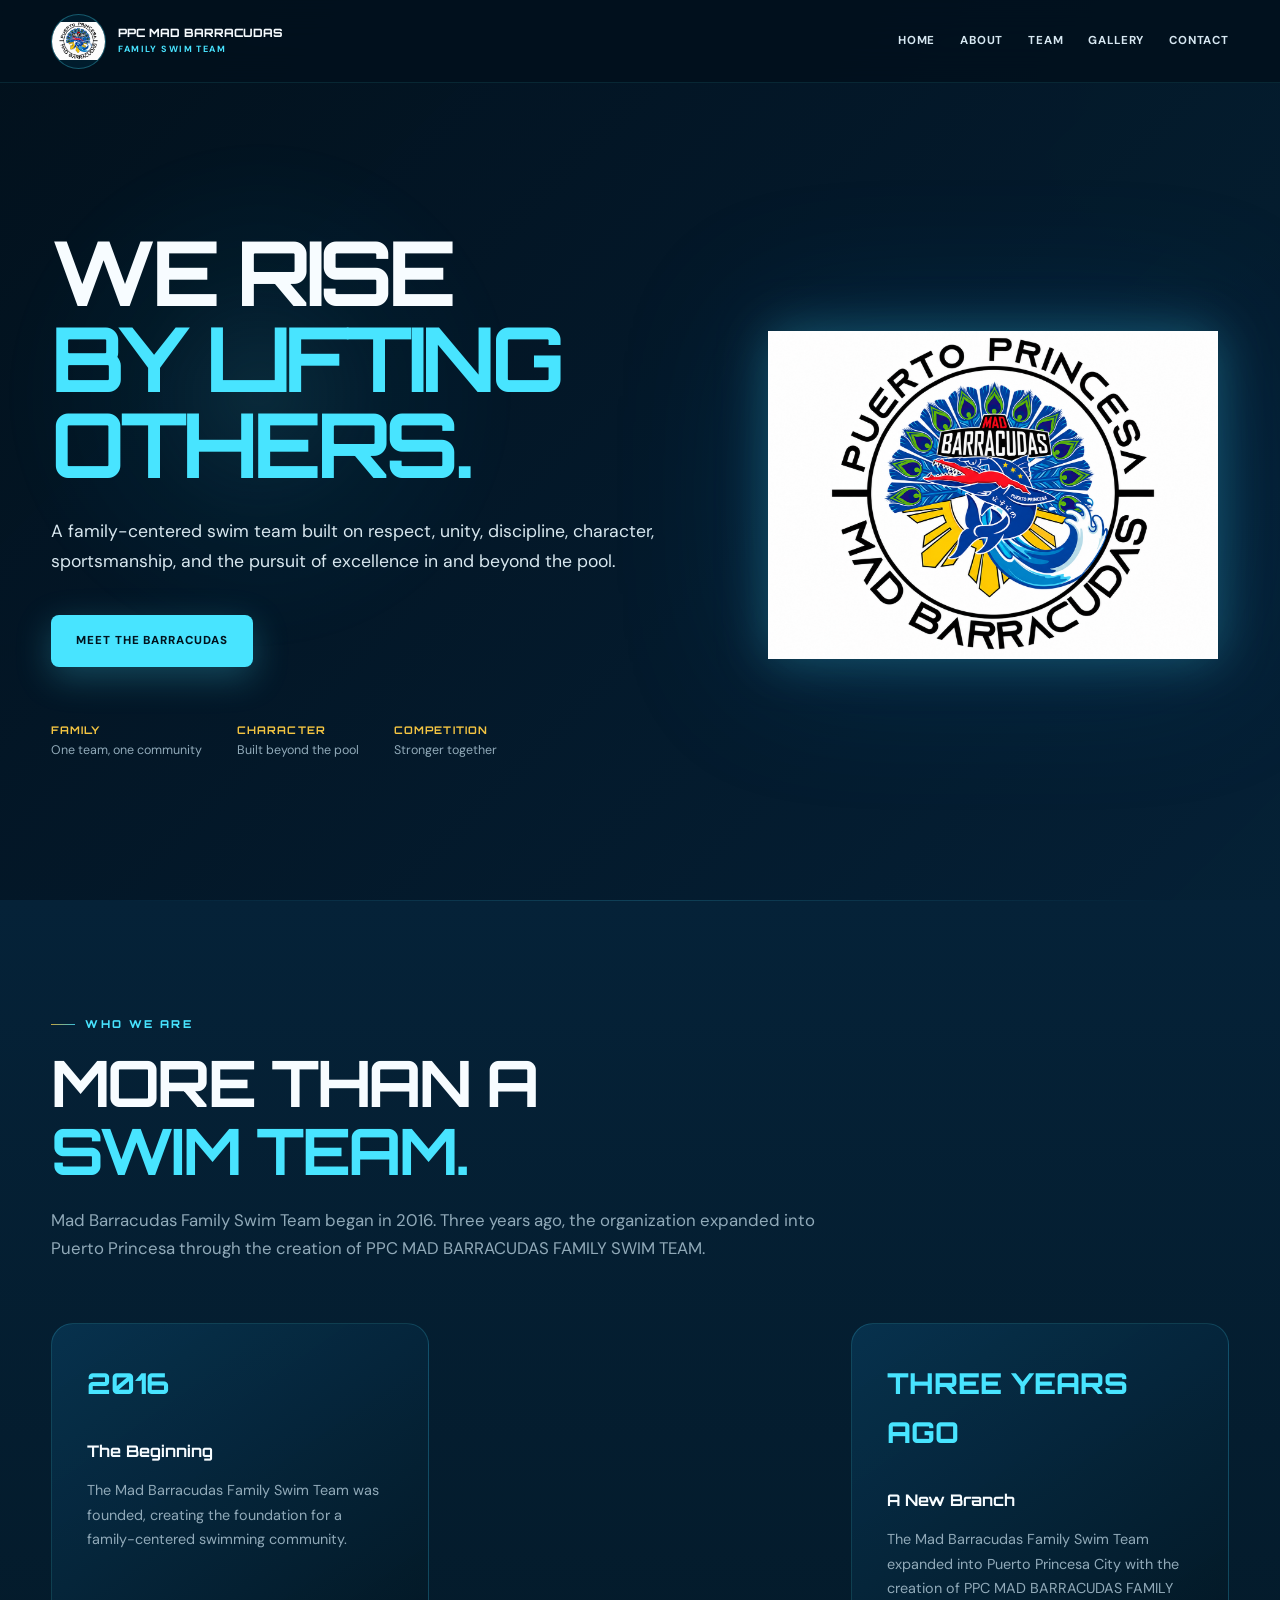
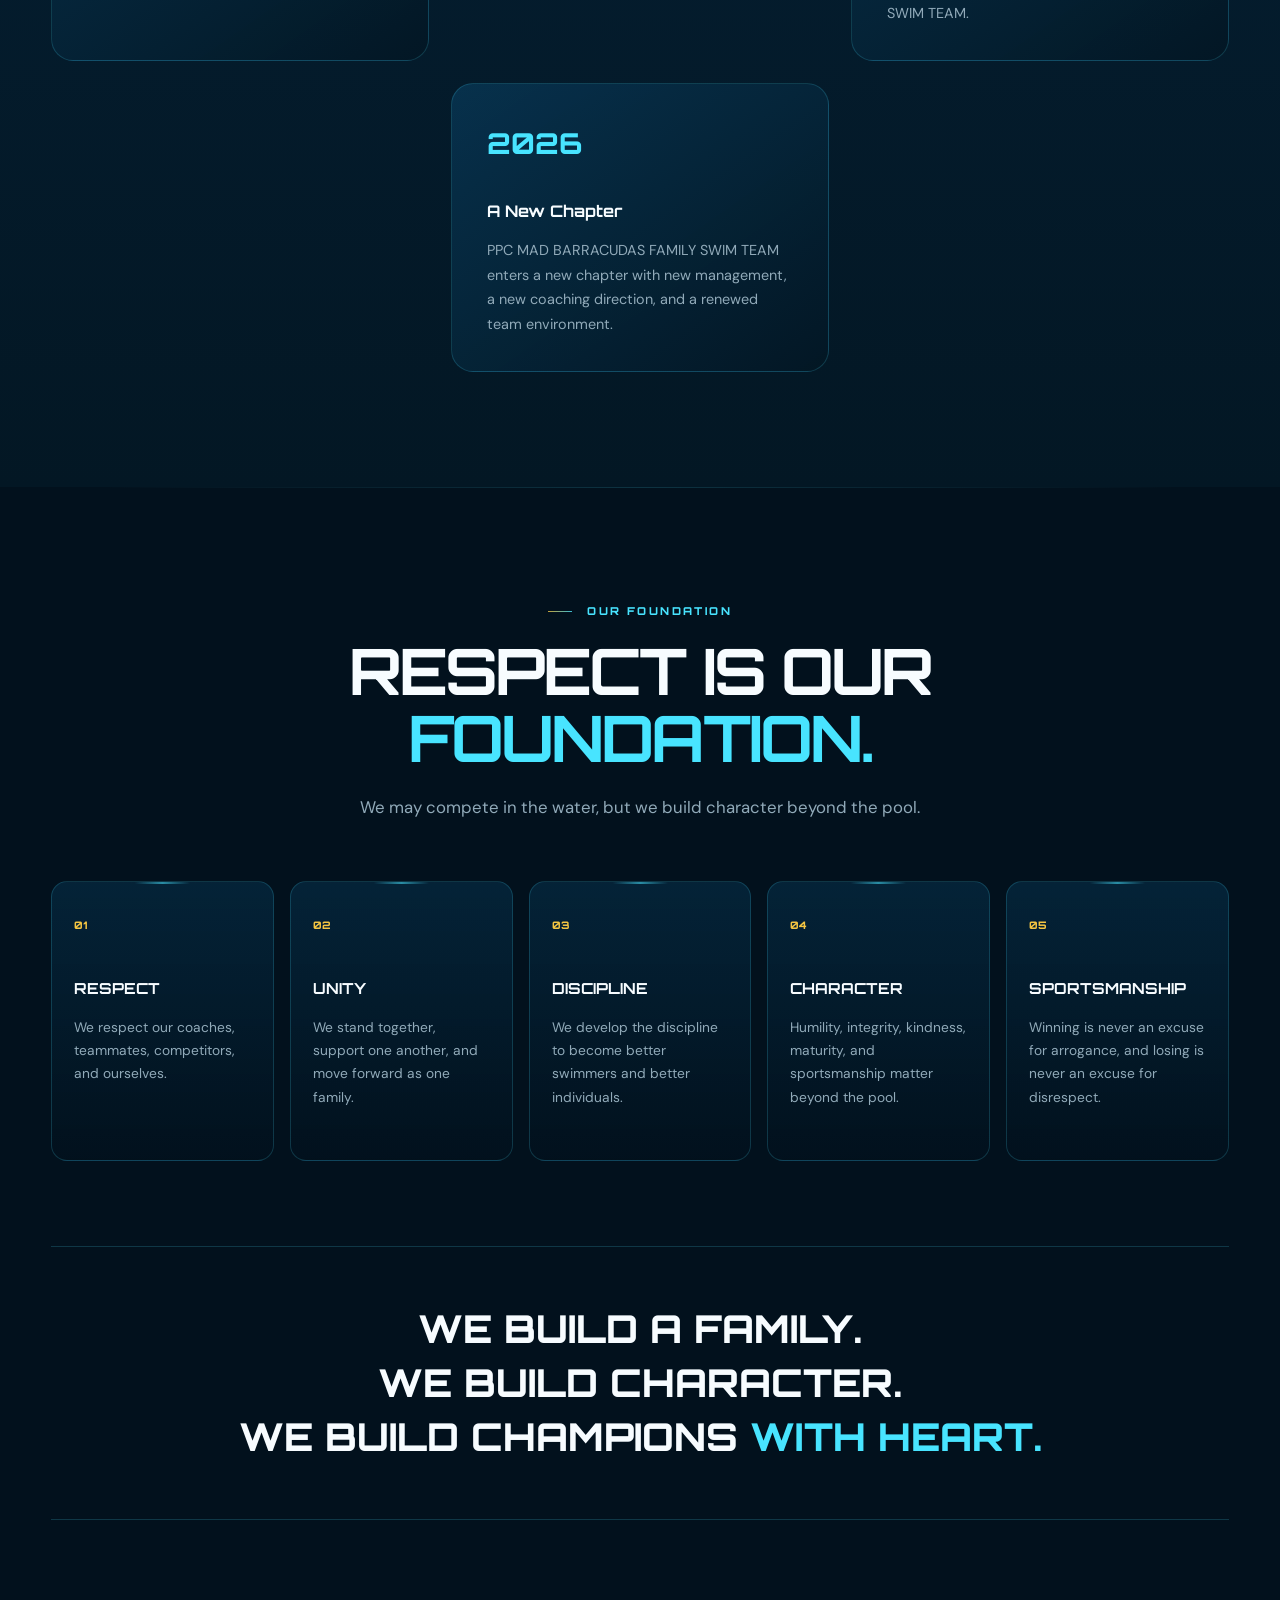
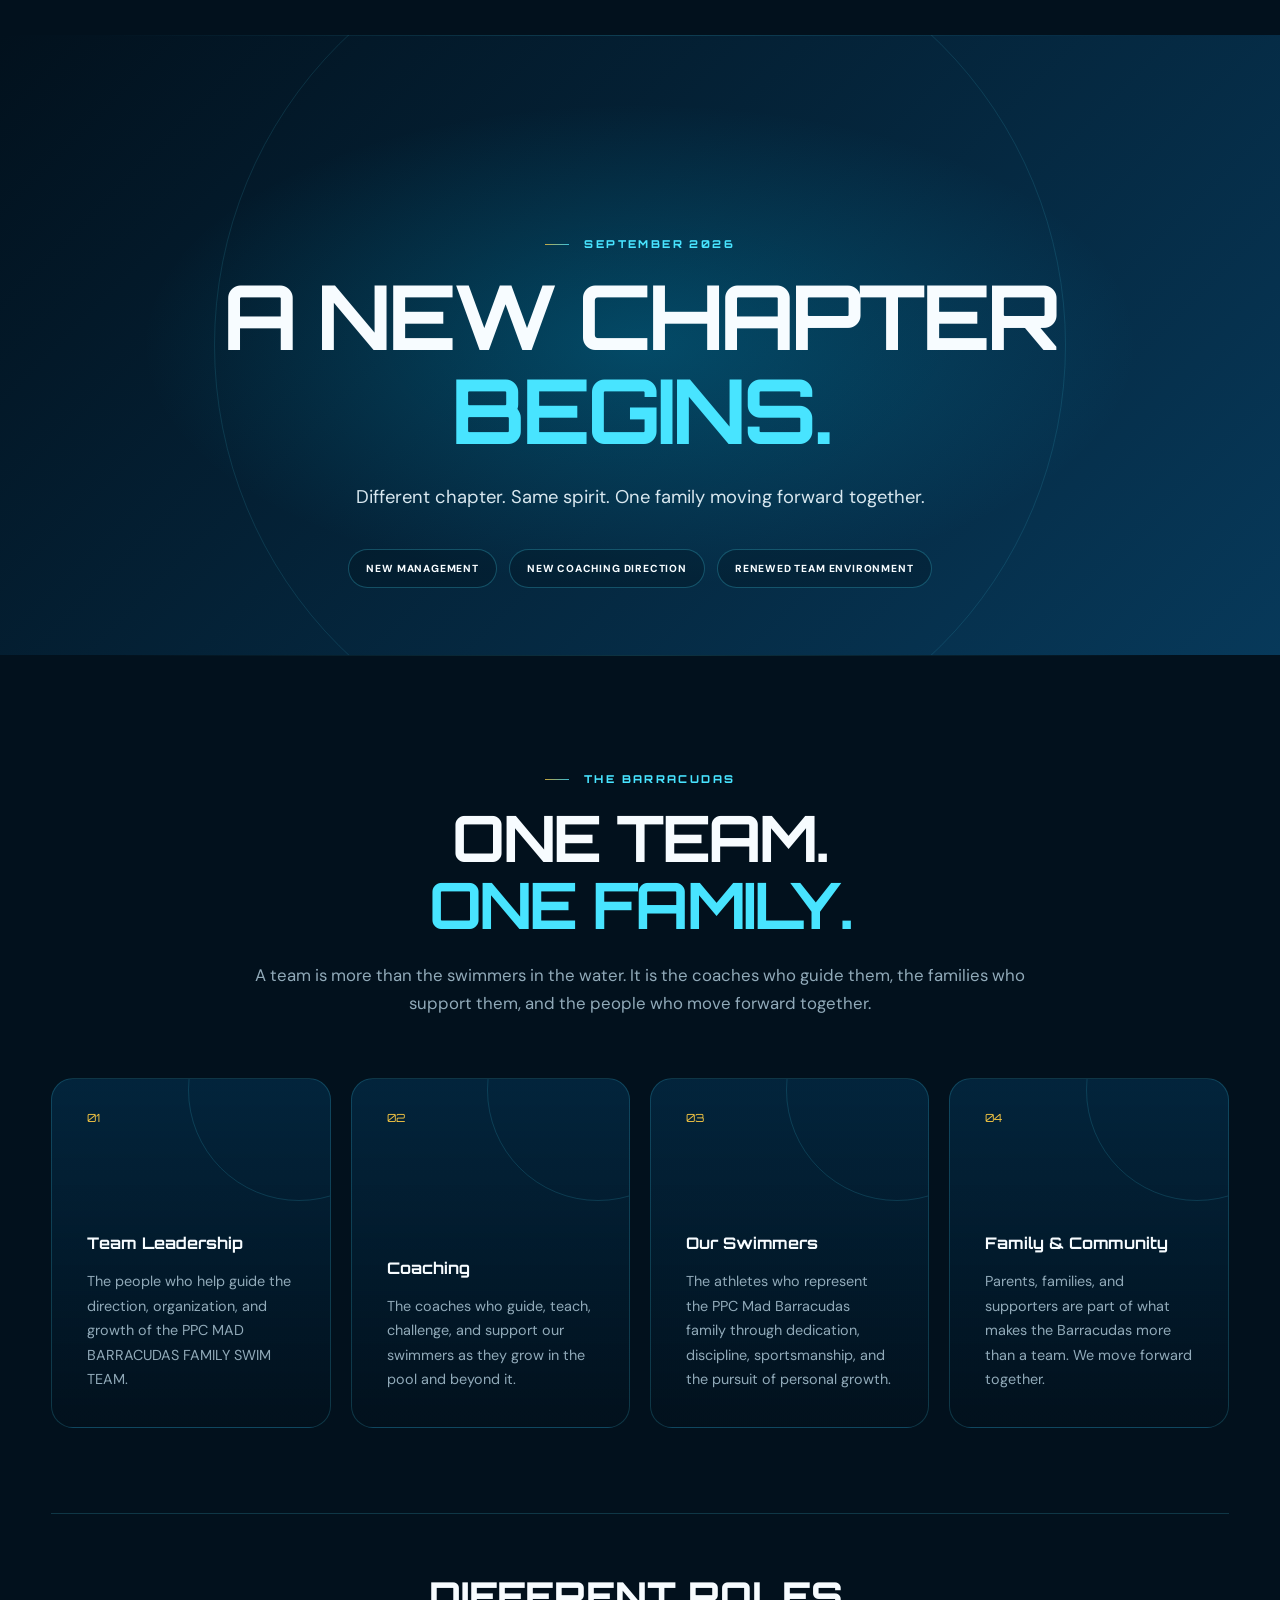
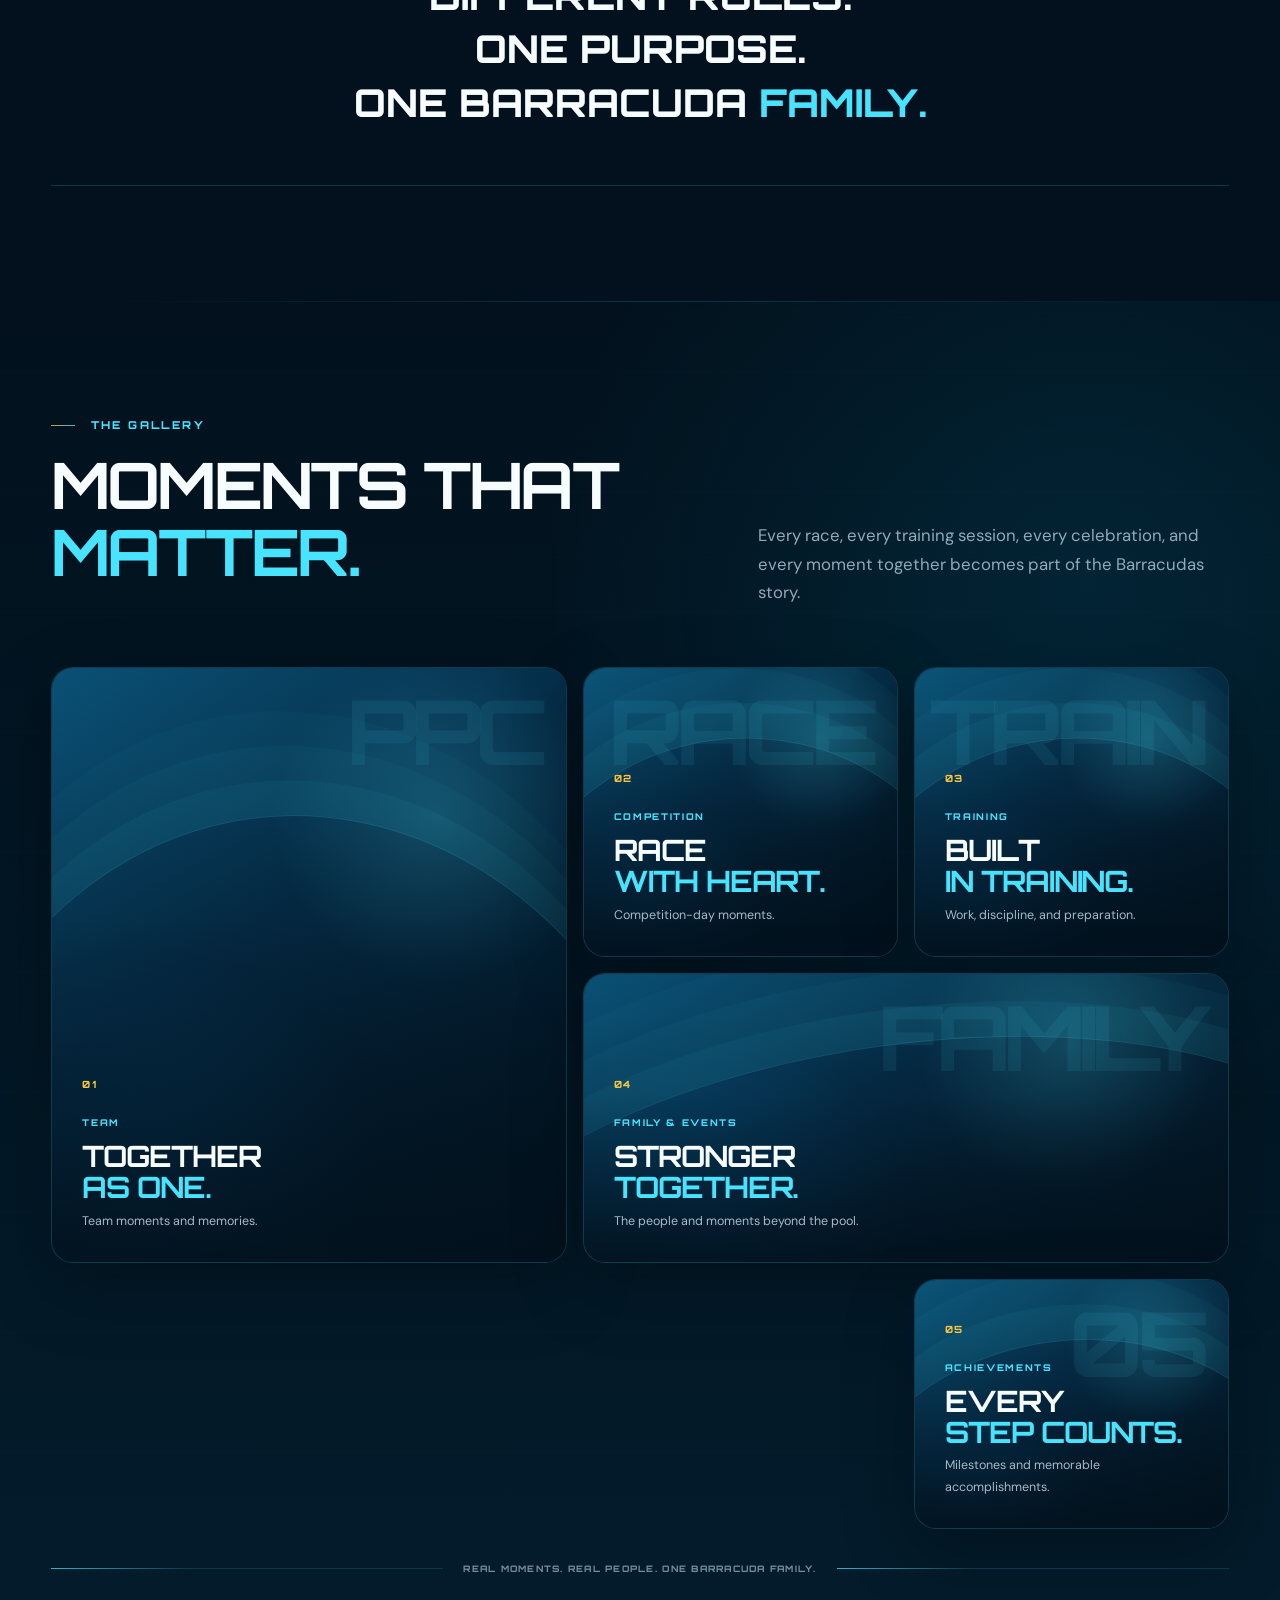
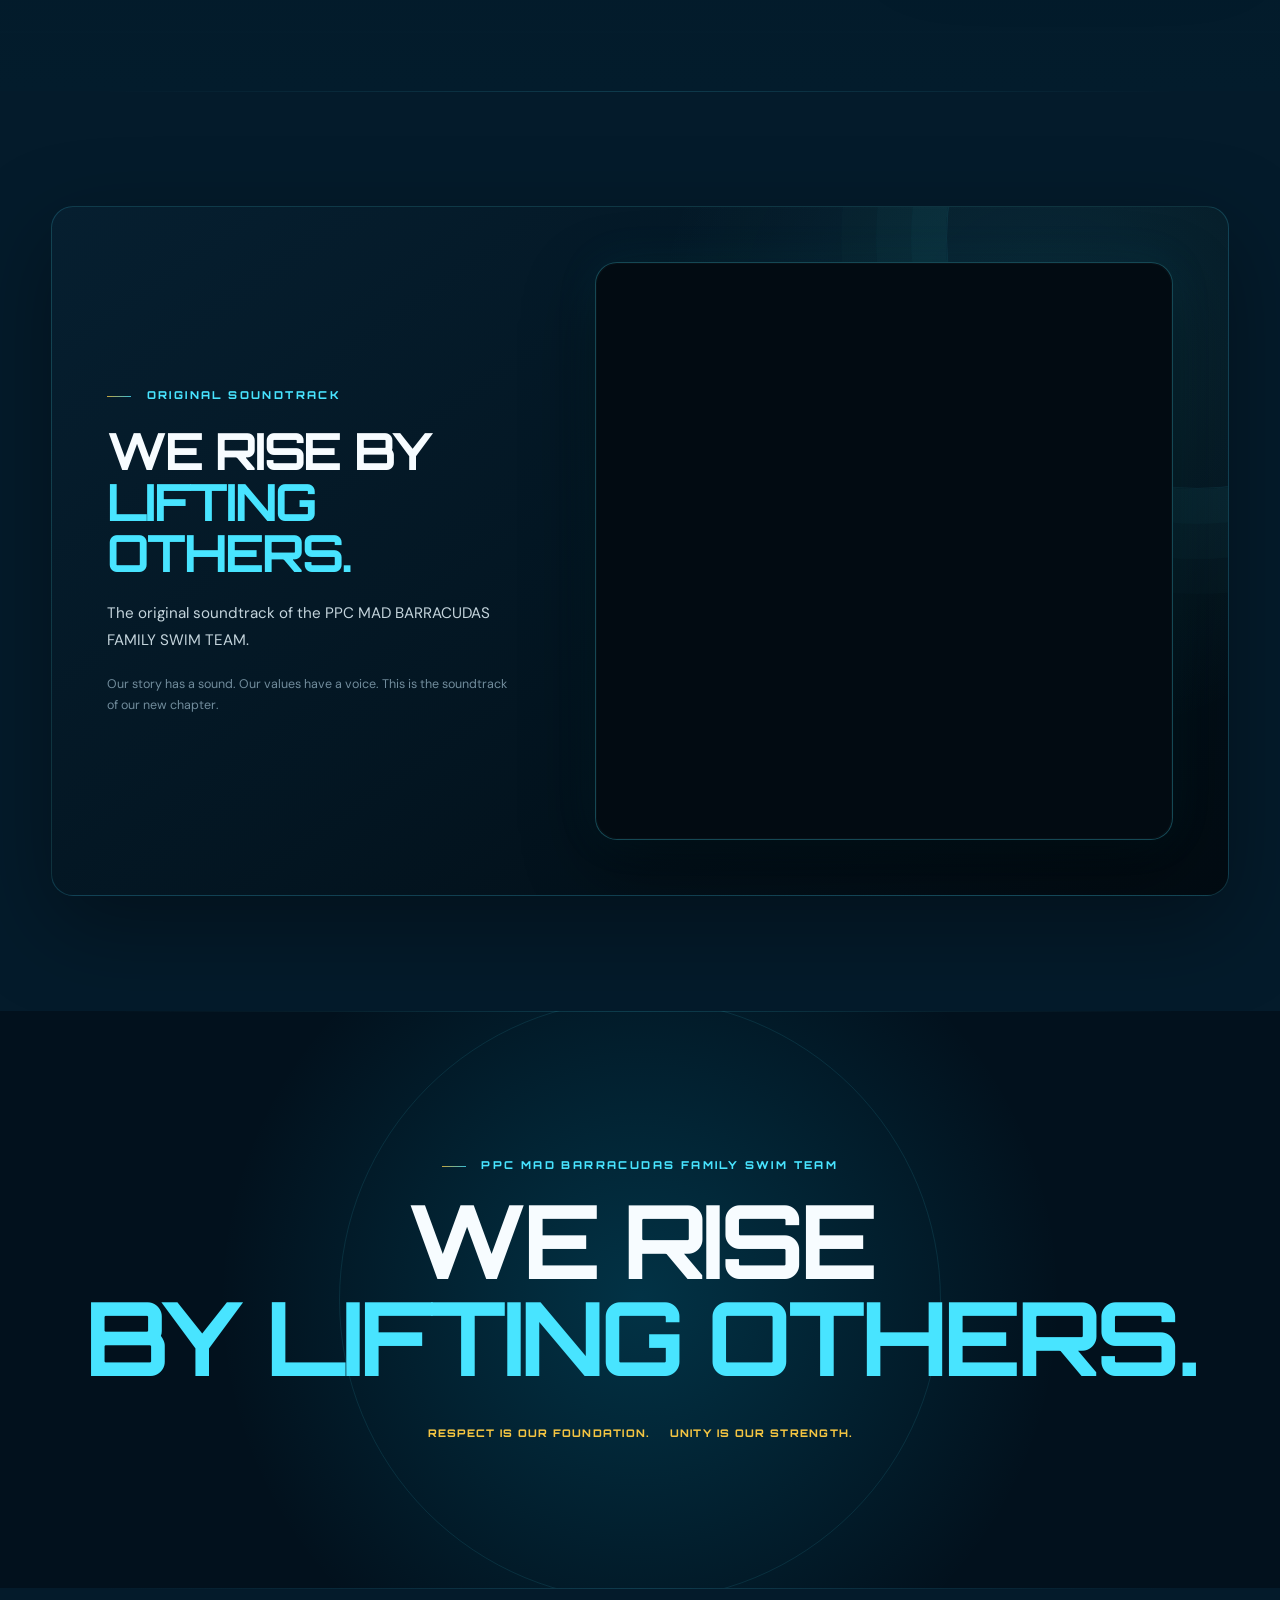
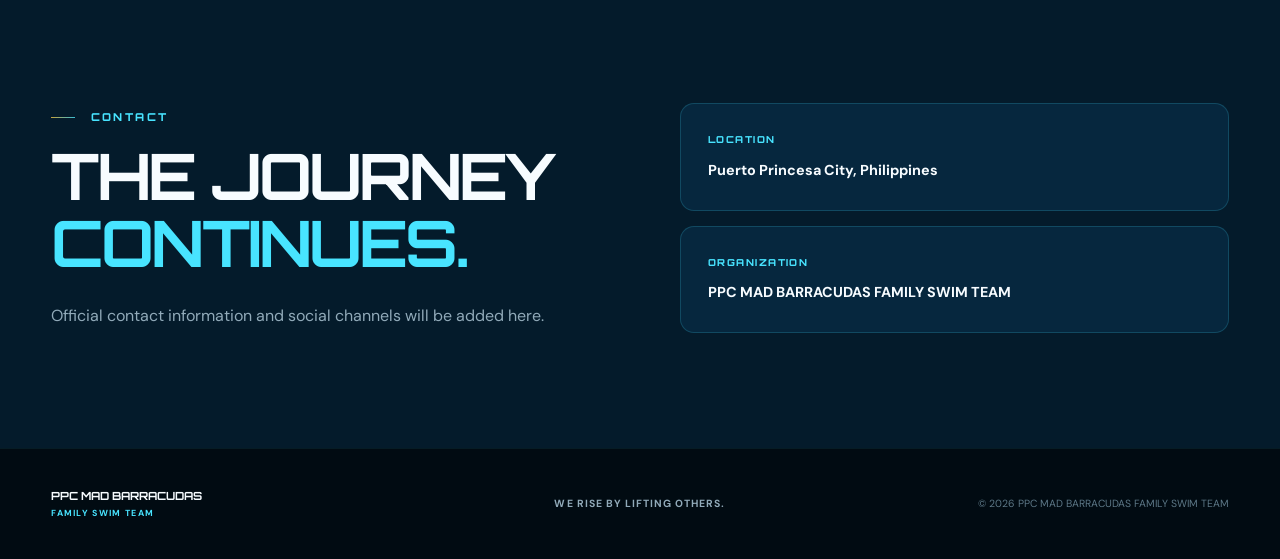
==== index.html @ 72ec5021 "Use official Barracudas logo in header and hero" ====
<!DOCTYPE html>
<html lang="en">
<head>
    <meta charset="UTF-8">
    <meta name="viewport" content="width=device-width, initial-scale=1.0">

    <title>PPC MAD BARRACUDAS FAMILY SWIM TEAM</title>

    <meta
        name="description"
        content="PPC MAD BARRACUDAS FAMILY SWIM TEAM — a family-centered competitive swim team built on respect, unity, discipline, character, and sportsmanship."
    >

    <link rel="preconnect" href="https://fonts.googleapis.com">
    <link rel="preconnect" href="https://fonts.gstatic.com" crossorigin>

    <link
        href="https://fonts.googleapis.com/css2?family=DM+Sans:wght@400;500;600;700&family=Manrope:wght@400;500;600;700;800&family=Orbitron:wght@500;600;700;800&display=swap"
        rel="stylesheet"
    >

    <link rel="stylesheet" href="style.css">
</head>

<body>

    <!-- =========================
         HEADER
    ========================== -->
    <header class="site-header">

        <div class="container nav-container">

            <a href="#home" class="brand">

                <div class="brand-mark">
                    <img
                        src="assets/official-logo-enhanced.png"
                        alt="PPC Mad Barracudas Family Swim Team official logo"
                    >
                </div>

                <div class="brand-text">
                    <span class="brand-main">PPC MAD BARRACUDAS</span>
                    <span class="brand-sub">FAMILY SWIM TEAM</span>
                </div>

            </a>

            <button
                class="menu-toggle"
                type="button"
                aria-label="Open navigation menu"
                aria-expanded="false"
            >
                <span></span>
                <span></span>
                <span></span>
            </button>

            <nav class="main-nav" aria-label="Main navigation">
                <a href="#home">Home</a>
                <a href="#about">About</a>
                <a href="#team">Team</a>
                <a href="#gallery">Gallery</a>
                <a href="#contact">Contact</a>
            </nav>

        </div>

    </header>


    <main>

        <!-- =========================
             HERO
        ========================== -->
        <section class="hero" id="home">

            <div class="hero-water"></div>
            <div class="hero-grid"></div>

            <div class="container hero-content">

                <div class="hero-copy">

                    <h1>
                        WE RISE
                        <span>BY LIFTING OTHERS.</span>
                    </h1>

                    <p class="hero-description">
                        A family-centered swim team built on respect, unity,
                        discipline, character, sportsmanship, and the pursuit
                        of excellence in and beyond the pool.
                    </p>

                    <div class="hero-actions">

                        <a href="#team" class="btn btn-primary">
                            Meet the Barracudas
                        </a>

                    </div>

                    <div class="hero-meta">

                        <div>
                            <strong>FAMILY</strong>
                            <span>One team, one community</span>
                        </div>

                        <div>
                            <strong>CHARACTER</strong>
                            <span>Built beyond the pool</span>
                        </div>

                        <div>
                            <strong>COMPETITION</strong>
                            <span>Stronger together</span>
                        </div>

                    </div>

                </div>


                <div class="hero-emblem">

                    <img
                        src="assets/official-logo-enhanced.png"
                        alt="PPC Mad Barracudas Family Swim Team official crest"
                        style="
                            width: min(450px, 80vw);
                            height: auto;
                            display: block;
                            filter:
                                drop-shadow(0 0 25px rgba(72, 228, 255, 0.28))
                                drop-shadow(0 0 70px rgba(8, 127, 203, 0.18));
                        "
                    >

                </div>

            </div>

            <div class="hero-bottom-line"></div>

        </section>


        <!-- =========================
             ABOUT
        ========================== -->
        <section class="section about-section" id="about">

            <div class="container">

                <div class="section-heading">

                    <p class="eyebrow">WHO WE ARE</p>

                    <h2>
                        MORE THAN A
                        <span>SWIM TEAM.</span>
                    </h2>

                    <p>
                        Mad Barracudas Family Swim Team began in 2016.
                        Three years ago, the organization expanded into
                        Puerto Princesa through the creation of
                        PPC MAD BARRACUDAS FAMILY SWIM TEAM.
                    </p>

                </div>


                <div class="story-grid">

                    <article class="story-card">

                        <div class="story-year">
                            2016
                        </div>

                        <h3>
                            The Beginning
                        </h3>

                        <p>
                            The Mad Barracudas Family Swim Team was founded,
                            creating the foundation for a family-centered
                            swimming community.
                        </p>

                    </article>


                    <div class="story-line"></div>


                    <article class="story-card">

                        <div class="story-year">
                            THREE YEARS AGO
                        </div>

                        <h3>
                            A New Branch
                        </h3>

                        <p>
                            The Mad Barracudas Family Swim Team expanded into Puerto Princesa City
                            with the creation of PPC MAD BARRACUDAS FAMILY
                            SWIM TEAM.
                        </p>

                    </article>


                    <div class="story-line"></div>


                    <article class="story-card story-card-current">

                        <div class="story-year">
                            2026
                        </div>

                        <h3>
                            A New Chapter
                        </h3>

                        <p>
                            PPC MAD BARRACUDAS FAMILY SWIM TEAM enters a new
                            chapter with new management, a new coaching
                            direction, and a renewed team environment.
                        </p>

                    </article>

                </div>

            </div>

        </section>


        <!-- =========================
             VALUES
        ========================== -->
        <section class="section values-section">

            <div class="container">

                <div class="section-heading centered">

                    <p class="eyebrow">
                        OUR FOUNDATION
                    </p>

                    <h2>
                        RESPECT IS OUR
                        <span>FOUNDATION.</span>
                    </h2>

                    <p>
                        We may compete in the water, but we build character
                        beyond the pool.
                    </p>

                </div>


                <div class="values-grid">

                    <article class="value-card">

                        <span class="value-number">01</span>

                        <h3>Respect</h3>

                        <p>
                            We respect our coaches, teammates, competitors,
                            and ourselves.
                        </p>

                    </article>


                    <article class="value-card">

                        <span class="value-number">02</span>

                        <h3>Unity</h3>

                        <p>
                            We stand together, support one another, and move
                            forward as one family.
                        </p>

                    </article>


                    <article class="value-card">

                        <span class="value-number">03</span>

                        <h3>Discipline</h3>

                        <p>
                            We develop the discipline to become better
                            swimmers and better individuals.
                        </p>

                    </article>


                    <article class="value-card">

                        <span class="value-number">04</span>

                        <h3>Character</h3>

                        <p>
                            Humility, integrity, kindness, maturity, and
                            sportsmanship matter beyond the pool.
                        </p>

                    </article>


                    <article class="value-card">

                        <span class="value-number">05</span>

                        <h3>Sportsmanship</h3>

                        <p>
                            Winning is never an excuse for arrogance, and
                            losing is never an excuse for disrespect.
                        </p>

                    </article>

                </div>


                <div class="values-statement">

                    <p>WE BUILD A FAMILY.</p>

                    <p>WE BUILD CHARACTER.</p>

                    <p>
                        WE BUILD CHAMPIONS
                        <span>WITH HEART.</span>
                    </p>

                </div>

            </div>

        </section>


        <!-- =========================
             NEW CHAPTER
        ========================== -->
        <section class="chapter-section">

            <div class="chapter-overlay"></div>

            <div class="container chapter-content">

                <p class="eyebrow">
                    SEPTEMBER 2026
                </p>

                <h2>
                    A NEW CHAPTER
                    <span>BEGINS.</span>
                </h2>

                <p>
                    Different chapter. Same spirit.
                    One family moving forward together.
                </p>

                <div class="chapter-points">

                    <span>NEW MANAGEMENT</span>

                    <span>NEW COACHING DIRECTION</span>

                    <span>RENEWED TEAM ENVIRONMENT</span>

                </div>

            </div>

        </section>


        <!-- =========================
             TEAM
        ========================== -->
        <section class="section team-section" id="team">

            <div class="container">

                <div class="section-heading centered">

                    <p class="eyebrow">
                        THE BARRACUDAS
                    </p>

                    <h2>
                        ONE TEAM.
                        <span>ONE FAMILY.</span>
                    </h2>

                    <p>
                        A team is more than the swimmers in the water.
                        It is the coaches who guide them, the families who
                        support them, and the people who move forward together.
                    </p>

                </div>


                <div class="team-placeholder-grid">

                    <article class="team-placeholder">

                        <div class="placeholder-icon">
                            01
                        </div>

                        <h3>
                            Team Leadership
                        </h3>

                        <p>
                            The people who help guide the direction,
                            organization, and growth of the PPC MAD BARRACUDAS
                            FAMILY SWIM TEAM.
                        </p>

                    </article>


                    <article class="team-placeholder">

                        <div class="placeholder-icon">
                            02
                        </div>

                        <h3>
                            Coaching
                        </h3>

                        <p>
                            The coaches who guide, teach, challenge, and
                            support our swimmers as they grow in the pool
                            and beyond it.
                        </p>

                    </article>


                    <article class="team-placeholder">

                        <div class="placeholder-icon">
                            03
                        </div>

                        <h3>
                            Our Swimmers
                        </h3>

                        <p>
                            The athletes who represent the PPC Mad Barracudas family
                            through dedication, discipline, sportsmanship,
                            and the pursuit of personal growth.
                        </p>

                    </article>


                    <article class="team-placeholder">

                        <div class="placeholder-icon">
                            04
                        </div>

                        <h3>
                            Family & Community
                        </h3>

                        <p>
                            Parents, families, and supporters are part of what
                            makes the Barracudas more than a team. We move
                            forward together.
                        </p>

                    </article>

                </div>


                <div class="values-statement">

                    <p>DIFFERENT ROLES.</p>

                    <p>ONE PURPOSE.</p>

                    <p>
                        ONE BARRACUDA
                        <span>FAMILY.</span>
                    </p>

                </div>

            </div>

        </section>


        <!-- =========================
             PREMIUM GALLERY
        ========================== -->
        <section class="section gallery-section" id="gallery">

            <div class="container">

                <div class="section-heading gallery-heading">

                    <div>

                        <p class="eyebrow">
                            THE GALLERY
                        </p>

                        <h2>
                            MOMENTS THAT
                            <span>MATTER.</span>
                        </h2>

                    </div>

                    <p class="gallery-intro">
                        Every race, every training session, every celebration,
                        and every moment together becomes part of the
                        Barracudas story.
                    </p>

                </div>


                <div class="gallery-grid-premium">

                    <!-- FEATURED -->
                    <article class="gallery-card gallery-featured">

                        <div class="gallery-placeholder">

                            <div class="gallery-placeholder-content">

                                <span class="gallery-number">
                                    01
                                </span>

                                <span class="gallery-label">
                                    TEAM
                                </span>

                                <h3>
                                    TOGETHER
                                    <span>AS ONE.</span>
                                </h3>

                                <p>
                                    Team moments and memories.
                                </p>

                            </div>

                            <div class="gallery-watermark">
                                PPC
                            </div>

                        </div>

                    </article>


                    <!-- COMPETITION -->
                    <article class="gallery-card">

                        <div class="gallery-placeholder">

                            <div class="gallery-placeholder-content">

                                <span class="gallery-number">
                                    02
                                </span>

                                <span class="gallery-label">
                                    COMPETITION
                                </span>

                                <h3>
                                    RACE
                                    <span>WITH HEART.</span>
                                </h3>

                                <p>
                                    Competition-day moments.
                                </p>

                            </div>

                            <div class="gallery-watermark">
                                RACE
                            </div>

                        </div>

                    </article>


                    <!-- TRAINING -->
                    <article class="gallery-card">

                        <div class="gallery-placeholder">

                            <div class="gallery-placeholder-content">

                                <span class="gallery-number">
                                    03
                                </span>

                                <span class="gallery-label">
                                    TRAINING
                                </span>

                                <h3>
                                    BUILT
                                    <span>IN TRAINING.</span>
                                </h3>

                                <p>
                                    Work, discipline, and preparation.
                                </p>

                            </div>

                            <div class="gallery-watermark">
                                TRAIN
                            </div>

                        </div>

                    </article>


                    <!-- FAMILY -->
                    <article class="gallery-card gallery-wide">

                        <div class="gallery-placeholder">

                            <div class="gallery-placeholder-content">

                                <span class="gallery-number">
                                    04
                                </span>

                                <span class="gallery-label">
                                    FAMILY & EVENTS
                                </span>

                                <h3>
                                    STRONGER
                                    <span>TOGETHER.</span>
                                </h3>

                                <p>
                                    The people and moments beyond the pool.
                                </p>

                            </div>

                            <div class="gallery-watermark">
                                FAMILY
                            </div>

                        </div>

                    </article>


                    <!-- ACHIEVEMENTS -->
                    <article class="gallery-card gallery-achievement">

                        <div class="gallery-placeholder">

                            <div class="gallery-placeholder-content">

                                <span class="gallery-number">
                                    05
                                </span>

                                <span class="gallery-label">
                                    ACHIEVEMENTS
                                </span>

                                <h3>
                                    EVERY
                                    <span>STEP COUNTS.</span>
                                </h3>

                                <p>
                                    Milestones and memorable accomplishments.
                                </p>

                            </div>

                            <div class="gallery-watermark">
                                05
                            </div>

                        </div>

                    </article>

                </div>


                <div class="gallery-footer">

                    <div class="gallery-footer-line"></div>

                    <p>
                        REAL MOMENTS. REAL PEOPLE. ONE BARRACUDA FAMILY.
                    </p>

                    <div class="gallery-footer-line"></div>

                </div>

            </div>

        </section>


        <!-- =========================
             OST
        ========================== -->
        <section class="section soundtrack-section">

            <div class="container">

                <div class="soundtrack-card">

                    <div class="soundtrack-copy">

                        <p class="eyebrow">
                            ORIGINAL SOUNDTRACK
                        </p>

                        <h2>
                            WE RISE BY
                            <span>LIFTING OTHERS.</span>
                        </h2>

                        <p>
                            The original soundtrack of the
                            PPC MAD BARRACUDAS FAMILY SWIM TEAM.
                        </p>

                        <p class="soundtrack-note">
                            Our story has a sound.
                            Our values have a voice.
                            This is the soundtrack of our new chapter.
                        </p>

                    </div>


                    <div class="soundtrack-visual">

                        <div class="soundtrack-video">

                            <iframe
                                src="https://www.youtube-nocookie.com/embed/_4dX9CUYXpI"
                                title="PPC MAD BARRACUDAS FAMILY SWIM TEAM — Official OST"
                                frameborder="0"
                                allow="accelerometer; autoplay; clipboard-write; encrypted-media; gyroscope; picture-in-picture; web-share"
                                referrerpolicy="strict-origin-when-cross-origin"
                                allowfullscreen>
                            </iframe>

                        </div>

                    </div>

                </div>

            </div>

        </section>


        <!-- =========================
             FINAL MESSAGE
        ========================== -->
        <section class="final-message">

            <div class="container">

                <p class="eyebrow">
                    PPC MAD BARRACUDAS FAMILY SWIM TEAM
                </p>

                <h2>
                    WE RISE
                    <span>BY LIFTING OTHERS.</span>
                </h2>

                <div class="final-values">

                    <span>
                        RESPECT IS OUR FOUNDATION.
                    </span>

                    <span>
                        UNITY IS OUR STRENGTH.
                    </span>

                </div>

            </div>

        </section>


        <!-- =========================
             CONTACT
        ========================== -->
        <section class="section contact-section" id="contact">

            <div class="container contact-grid">

                <div>

                    <p class="eyebrow">
                        CONTACT
                    </p>

                    <h2>
                        THE JOURNEY
                        <span>CONTINUES.</span>
                    </h2>

                    <p>
                        Official contact information and social channels
                        will be added here.
                    </p>

                </div>


                <div class="contact-placeholder">

                    <div>

                        <span>
                            LOCATION
                        </span>

                        <strong>
                            Puerto Princesa City, Philippines
                        </strong>

                    </div>


                    <div>

                        <span>
                            ORGANIZATION
                        </span>

                        <strong>
                            PPC MAD BARRACUDAS FAMILY SWIM TEAM
                        </strong>

                    </div>

                </div>

            </div>

        </section>

    </main>


    <!-- =========================
         FOOTER
    ========================== -->
    <footer class="site-footer">

        <div class="container footer-content">

            <div>

                <strong>
                    PPC MAD BARRACUDAS
                </strong>

                <span>
                    FAMILY SWIM TEAM
                </span>

            </div>


            <p>
                WE RISE BY LIFTING OTHERS.
            </p>


            <span class="footer-year">
                © 2026 PPC MAD BARRACUDAS FAMILY SWIM TEAM
            </span>

        </div>

    </footer>


    <script>

        const menuToggle = document.querySelector(".menu-toggle");
        const mainNav = document.querySelector(".main-nav");


        menuToggle.addEventListener("click", () => {

            const isOpen = menuToggle.classList.toggle("active");

            mainNav.classList.toggle("active");

            menuToggle.setAttribute(
                "aria-expanded",
                isOpen ? "true" : "false"
            );

        });


        document.querySelectorAll(".main-nav a").forEach(link => {

            link.addEventListener("click", () => {

                menuToggle.classList.remove("active");

                mainNav.classList.remove("active");

                menuToggle.setAttribute(
                    "aria-expanded",
                    "false"
                );

            });

        });

    </script>

</body>
</html>
---- style.css ----
/* =========================================================
   PPC MAD BARRACUDAS FAMILY SWIM TEAM
   REFINED FAMILY + SWIMMING + CHAMPIONSHIP DESIGN
========================================================= */

:root {
    --deep: #02111d;
    --navy: #052238;
    --navy-light: #083552;

    --blue: #087fcb;
    --aqua: #00b9e8;
    --cyan: #48e4ff;

    --gold: #f4c542;
    --white: #f7fcff;

    --text: #d8e7ef;
    --muted: #91aab9;

    --border: rgba(72, 228, 255, 0.18);

    --container: 1180px;
    --radius: 22px;
}


/* =========================================================
   RESET
========================================================= */

* {
    margin: 0;
    padding: 0;
    box-sizing: border-box;
}

html {
    scroll-behavior: smooth;
}

body {
    background: var(--deep);
    color: var(--white);
    font-family: "DM Sans", sans-serif;
    line-height: 1.7;
    overflow-x: hidden;
}

a {
    color: inherit;
    text-decoration: none;
}

img {
    max-width: 100%;
    display: block;
}

button {
    font: inherit;
}

.container {
    width: min(92%, var(--container));
    margin: auto;
}

.section {
    position: relative;
    padding: 115px 0;
}


/* =========================================================
   TYPOGRAPHY
========================================================= */

.eyebrow {
    color: var(--cyan);
    font-family: "Orbitron", sans-serif;
    font-size: 0.68rem;
    font-weight: 800;
    letter-spacing: 0.22em;
    text-transform: uppercase;
    margin-bottom: 16px;
}

.section-heading {
    max-width: 780px;
    margin-bottom: 60px;
}

.section-heading.centered {
    text-align: center;
    margin-left: auto;
    margin-right: auto;
}

.section-heading h2,
.chapter-content h2,
.soundtrack-copy h2,
.final-message h2,
.contact-section h2 {
    font-family: "Orbitron", sans-serif;
    text-transform: uppercase;
    line-height: 1.05;
    letter-spacing: -0.045em;
}

.section-heading h2 {
    font-size: clamp(2.2rem, 5vw, 4.3rem);
    margin-bottom: 22px;
}

.section-heading h2 span,
.hero h1 span,
.chapter-content h2 span,
.soundtrack-copy h2 span,
.final-message h2 span,
.contact-section h2 span {
    display: block;
    color: var(--cyan);
}

.section-heading > p:last-child {
    color: var(--muted);
    font-size: 1.05rem;
}


/* =========================================================
   HEADER
========================================================= */

.site-header {
    position: fixed;
    top: 0;
    left: 0;
    width: 100%;

    z-index: 1000;

    background: rgba(2, 17, 29, 0.88);
    border-bottom: 1px solid rgba(72, 228, 255, 0.1);

    backdrop-filter: blur(18px);
}

.nav-container {
    min-height: 82px;

    display: flex;
    align-items: center;
    justify-content: space-between;

    gap: 25px;
}

.brand {
    display: flex;
    align-items: center;
    gap: 12px;
}

.brand-mark {
    width: 55px;
    height: 55px;

    display: grid;
    place-items: center;

    border-radius: 50%;

    overflow: hidden;

    background: rgba(0, 185, 232, 0.08);
    border: 1px solid rgba(72, 228, 255, 0.3);
}

.brand-mark img {
    width: 100%;
    height: 100%;
    object-fit: contain;
}

.brand-text {
    display: flex;
    flex-direction: column;
    line-height: 1.1;
}

.brand-main {
    font-family: "Orbitron", sans-serif;
    font-size: 0.72rem;
    font-weight: 800;
}

.brand-sub {
    margin-top: 5px;
    color: var(--cyan);
    font-size: 0.56rem;
    font-weight: 700;
    letter-spacing: 0.16em;
}

.main-nav {
    display: flex;
    gap: 25px;
    align-items: center;
}

.main-nav a {
    color: #d7e8f2;
    font-size: 0.72rem;
    font-weight: 700;
    text-transform: uppercase;
    letter-spacing: 0.07em;
}

.main-nav a:hover {
    color: var(--cyan);
}

.menu-toggle {
    display: none;
}


/* =========================================================
   HERO
========================================================= */

.hero {
    position: relative;

    min-height: 100vh;

    display: flex;
    align-items: center;

    overflow: hidden;

    background:
        linear-gradient(
            135deg,
            rgba(2, 17, 29, 0.98),
            rgba(5, 34, 56, 0.94)
        );
}


/* WATER LIGHT */

.hero::before {
    content: "";

    position: absolute;
    inset: 0;

    background:

        radial-gradient(
            ellipse at 80% 40%,
            rgba(0, 185, 232, 0.28),
            transparent 42%
        ),

        radial-gradient(
            ellipse at 10% 110%,
            rgba(8, 127, 203, 0.22),
            transparent 42%
        );
}


/* POOL LANE EFFECT */

.hero::after {
    content: "";

    position: absolute;
    inset: 0;

    opacity: 0.18;

    background:

        repeating-linear-gradient(
            0deg,
            transparent,
            transparent 75px,
            rgba(72, 228, 255, 0.12) 76px,
            transparent 78px
        );

    transform: perspective(700px) rotateX(58deg) scale(1.6);
    transform-origin: bottom;
}

.hero-content {
    position: relative;
    z-index: 2;

    display: grid;
    grid-template-columns: 1.15fr 0.85fr;

    align-items: center;

    gap: 70px;

    padding-top: 90px;
}

.hero h1 {
    font-family: "Orbitron", sans-serif;

    font-size: clamp(3.2rem, 7vw, 7rem);

    line-height: 0.96;

    letter-spacing: -0.06em;

    text-transform: uppercase;

    margin-bottom: 30px;
}

.hero-description {
    max-width: 650px;

    color: var(--text);

    font-size: 1.1rem;

    margin-bottom: 38px;
}

.hero-actions {
    display: flex;
    flex-wrap: wrap;

    gap: 14px;

    margin-bottom: 55px;
}


/* BUTTONS */

.btn {
    display: inline-flex;

    align-items: center;
    justify-content: center;

    min-height: 52px;

    padding: 0 25px;

    border-radius: 8px;

    font-size: 0.72rem;
    font-weight: 800;

    text-transform: uppercase;

    letter-spacing: 0.08em;

    transition: 0.25s ease;
}

.btn:hover {
    transform: translateY(-3px);
}

.btn-primary {
    color: #00131e;

    background: var(--cyan);

    box-shadow:
        0 10px 35px rgba(72, 228, 255, 0.25);
}

.btn-secondary {
    color: var(--white);

    border: 1px solid rgba(72, 228, 255, 0.35);

    background: rgba(72, 228, 255, 0.05);
}


/* HERO META */

.hero-meta {
    display: flex;
    flex-wrap: wrap;

    gap: 35px;
}

.hero-meta div {
    display: flex;
    flex-direction: column;
}

.hero-meta strong {
    color: var(--gold);

    font-family: "Orbitron", sans-serif;

    font-size: 0.66rem;

    letter-spacing: 0.1em;
}

.hero-meta span {
    color: var(--muted);

    font-size: 0.78rem;
}


/* =========================================================
   BARRACUDAS HERO IDENTITY
========================================================= */

.hero-emblem {
    position: relative;

    min-height: 500px;

    display: grid;
    place-items: center;
}

.emblem-ring {
    width: min(450px, 80vw);
    aspect-ratio: 1;

    position: relative;

    display: grid;
    place-items: center;

    border-radius: 50%;

    background:

        radial-gradient(
            circle,
            rgba(72, 228, 255, 0.2),
            rgba(8, 127, 203, 0.1) 45%,
            rgba(2, 17, 29, 0.3) 70%
        );

    border: 2px solid rgba(72, 228, 255, 0.35);

    box-shadow:

        0 0 40px rgba(0, 185, 232, 0.22),
        0 0 120px rgba(8, 127, 203, 0.18),
        inset 0 0 80px rgba(72, 228, 255, 0.08);
}


/* WATER RINGS */

.emblem-ring::before,
.emblem-ring::after {
    content: "";

    position: absolute;

    border-radius: 50%;

    border: 1px solid rgba(72, 228, 255, 0.2);
}

.emblem-ring::before {
    inset: 24px;
}

.emblem-ring::after {
    inset: 55px;
}

.emblem-inner {
    position: relative;
    z-index: 2;

    text-align: center;
}

.emblem-label {
    display: block;

    color: var(--gold);

    font-family: "Orbitron", sans-serif;

    font-size: 0.8rem;

    font-weight: 800;

    letter-spacing: 0.35em;

    margin-bottom: 10px;
}

.emblem-word {
    font-family: "Orbitron", sans-serif;

    font-size: clamp(2rem, 5vw, 3.8rem);

    font-weight: 800;

    letter-spacing: -0.06em;
}

.emblem-caption {
    display: block;

    margin-top: 13px;

    color: var(--cyan);

    font-size: 0.6rem;

    font-weight: 800;

    letter-spacing: 0.25em;
}


/* =========================================================
   ABOUT
========================================================= */

.about-section {
    background:

        linear-gradient(
            180deg,
            #052238,
            #031724
        );
}

.story-grid {
    display: grid;

    grid-template-columns: repeat(3, 1fr);

    gap: 22px;
}

.story-card {
    min-height: 280px;

    padding: 35px;

    border-radius: var(--radius);

    background:

        linear-gradient(
            145deg,
            rgba(8, 53, 82, 0.85),
            rgba(3, 23, 36, 0.9)
        );

    border: 1px solid var(--border);

    transition: 0.3s ease;
}

.story-card:hover {
    transform: translateY(-8px);

    border-color: rgba(72, 228, 255, 0.45);
}

.story-year {
    color: var(--cyan);

    font-family: "Orbitron", sans-serif;

    font-size: 1.8rem;

    font-weight: 800;

    margin-bottom: 30px;
}

.story-card h3 {
    font-family: "Orbitron", sans-serif;

    font-size: 1rem;

    margin-bottom: 13px;
}

.story-card p {
    color: var(--muted);

    font-size: 0.9rem;
}


/* =========================================================
   VALUES
========================================================= */

.values-section {
    background: var(--deep);
}

.values-grid {
    display: grid;

    grid-template-columns: repeat(5, 1fr);

    gap: 16px;
}

.value-card {
    position: relative;

    min-height: 280px;

    padding: 28px 22px;

    border-radius: 16px;

    background:

        linear-gradient(
            180deg,
            rgba(8, 53, 82, 0.5),
            rgba(2, 17, 29, 0.8)
        );

    border: 1px solid var(--border);

    overflow: hidden;

    transition: 0.3s ease;
}

.value-card::before {
    content: "";

    position: absolute;

    top: 0;
    left: 0;

    width: 100%;
    height: 4px;

    background:
        linear-gradient(
            90deg,
            var(--blue),
            var(--cyan)
        );
}

.value-card:hover {
    transform: translateY(-8px);

    background:
        linear-gradient(
            180deg,
            rgba(8, 75, 112, 0.65),
            rgba(2, 17, 29, 0.9)
        );
}

.value-number {
    color: var(--gold);

    font-family: "Orbitron", sans-serif;

    font-size: 0.65rem;

    font-weight: 800;
}

.value-card h3 {
    margin-top: 38px;

    margin-bottom: 14px;

    font-family: "Orbitron", sans-serif;

    font-size: 0.95rem;

    text-transform: uppercase;
}

.value-card p {
    color: var(--muted);

    font-size: 0.86rem;
}

.values-statement {
    margin-top: 85px;

    padding: 55px 30px;

    text-align: center;

    border-top: 1px solid var(--border);
    border-bottom: 1px solid var(--border);
}

.values-statement p {
    font-family: "Orbitron", sans-serif;

    font-size: clamp(1.2rem, 3vw, 2.4rem);

    font-weight: 800;

    line-height: 1.4;
}

.values-statement span {
    color: var(--cyan);
}


/* =========================================================
   NEW CHAPTER
========================================================= */

.chapter-section {
    position: relative;

    min-height: 620px;

    display: grid;
    place-items: center;

    overflow: hidden;

    background:

        radial-gradient(
            ellipse at center,
            rgba(0, 185, 232, 0.25),
            transparent 55%
        ),

        linear-gradient(
            135deg,
            #02111d,
            #07395a
        );
}

.chapter-section::before {
    content: "";

    position: absolute;

    width: 850px;
    height: 850px;

    border-radius: 50%;

    border: 1px solid rgba(72, 228, 255, 0.12);
}

.chapter-content {
    position: relative;
    z-index: 2;

    text-align: center;
}

.chapter-content h2 {
    font-size: clamp(2.7rem, 7vw, 6.5rem);

    margin-bottom: 25px;
}

.chapter-content > p:not(.eyebrow) {
    color: var(--text);

    font-size: 1.15rem;

    margin-bottom: 35px;
}

.chapter-points {
    display: flex;
    flex-wrap: wrap;

    justify-content: center;

    gap: 12px;
}

.chapter-points span {
    padding: 10px 17px;

    border-radius: 50px;

    border: 1px solid rgba(72, 228, 255, 0.25);

    background: rgba(2, 17, 29, 0.3);

    font-size: 0.64rem;

    font-weight: 800;

    letter-spacing: 0.08em;
}


/* =========================================================
   EVENTS
========================================================= */

.events-section {
    background: #041b2b;
}

.event-card {
    display: grid;

    grid-template-columns: 150px 1fr;

    gap: 45px;

    padding: 45px;

    border-radius: var(--radius);

    background:

        linear-gradient(
            120deg,
            #073957,
            #031724
        );

    border: 1px solid rgba(72, 228, 255, 0.2);

    box-shadow:
        0 30px 80px rgba(0, 0, 0, 0.25);
}

.event-date {
    text-align: center;

    border-right: 1px solid var(--border);
}

.event-date span,
.event-date small {
    display: block;

    color: var(--cyan);

    font-family: "Orbitron", sans-serif;

    font-size: 0.7rem;

    font-weight: 800;

    letter-spacing: 0.15em;
}

.event-date strong {
    display: block;

    font-family: "Orbitron", sans-serif;

    font-size: 4.2rem;

    line-height: 1;

    margin: 8px 0;
}

.event-tag {
    color: var(--gold);

    font-family: "Orbitron", sans-serif;

    font-size: 0.65rem;

    font-weight: 800;

    letter-spacing: 0.15em;

    margin-bottom: 8px;
}

.event-info h3 {
    font-family: "Orbitron", sans-serif;

    font-size: 3rem;

    margin-bottom: 15px;
}

.event-info > p:not(.event-tag) {
    color: var(--muted);
}

.event-location {
    display: flex;
    flex-wrap: wrap;

    gap: 20px;

    margin-top: 20px;
}

.event-location span {
    color: var(--text);

    font-size: 0.78rem;
}


/* =========================================================
   TEAM
========================================================= */

.team-section {
    background: var(--deep);
}

.team-placeholder-grid {
    display: grid;

    grid-template-columns: repeat(3, 1fr);

    gap: 20px;
}

.team-placeholder {
    position: relative;

    min-height: 350px;

    padding: 35px;

    display: flex;
    flex-direction: column;
    justify-content: flex-end;

    border-radius: var(--radius);

    overflow: hidden;

    background:

        linear-gradient(
            180deg,
            rgba(8, 127, 203, 0.18),
            rgba(2, 17, 29, 0.95)
        );

    border: 1px solid var(--border);
}

.team-placeholder::after {
    content: "";

    position: absolute;

    width: 220px;
    height: 220px;

    top: -100px;
    right: -80px;

    border-radius: 50%;

    border: 1px solid rgba(72, 228, 255, 0.15);
}

.placeholder-icon {
    position: absolute;

    top: 30px;

    color: var(--gold);

    font-family: "Orbitron", sans-serif;

    font-size: 0.7rem;
}

.team-placeholder h3 {
    font-family: "Orbitron", sans-serif;

    font-size: 1rem;

    margin-bottom: 12px;
}

.team-placeholder p {
    color: var(--muted);

    font-size: 0.9rem;
}


/* =========================================================
   ACHIEVEMENTS
========================================================= */

.achievements-section {
    background: #041b2b;
}

.achievement-empty {
    min-height: 360px;

    display: flex;
    flex-direction: column;

    justify-content: center;
    align-items: center;

    text-align: center;

    padding: 50px;

    border-radius: var(--radius);

    border: 1px dashed rgba(72, 228, 255, 0.25);

    background:

        radial-gradient(
            circle,
            rgba(0, 185, 232, 0.1),
            transparent 60%
        );
}

.achievement-symbol {
    width: 75px;
    height: 75px;

    display: grid;
    place-items: center;

    border-radius: 50%;

    margin-bottom: 25px;

    color: var(--gold);

    border: 1px solid rgba(244, 197, 66, 0.4);

    font-family: "Orbitron", sans-serif;

    font-size: 1.5rem;
}

.achievement-empty h3 {
    font-family: "Orbitron", sans-serif;

    margin-bottom: 10px;
}

.achievement-empty p {
    color: var(--muted);

    max-width: 550px;
}


/* =========================================================
   GALLERY
========================================================= */

.gallery-section {
    background: var(--deep);
}

.gallery-grid {
    display: grid;

    grid-template-columns: 1.2fr 1fr 1fr;

    grid-template-rows: 240px 240px;

    gap: 15px;
}

.gallery-tile {
    position: relative;

    display: flex;
    align-items: flex-end;

    padding: 25px;

    border-radius: 16px;

    overflow: hidden;

    border: 1px solid var(--border);

    background:

        linear-gradient(
            135deg,
            #075076,
            #02111d
        );

    transition: 0.3s ease;
}

.gallery-tile::before {
    content: "";

    position: absolute;
    inset: 0;

    background:

        radial-gradient(
            circle at 20% 20%,
            rgba(72, 228, 255, 0.2),
            transparent 40%
        );
}

.gallery-tile:hover {
    transform: scale(1.02);

    border-color: var(--cyan);
}

.gallery-tile span {
    position: relative;
    z-index: 2;

    font-family: "Orbitron", sans-serif;

    font-size: 0.72rem;

    font-weight: 800;

    letter-spacing: 0.1em;
}

.gallery-large {
    grid-row: span 2;
}

.gallery-wide {
    grid-column: span 2;
}


/* =========================================================
   SOUNDTRACK
========================================================= */

.soundtrack-section {
    background: #041b2b;
}

.soundtrack-card {
    display: grid;

    grid-template-columns: 1fr 0.7fr;

    align-items: center;

    gap: 60px;

    padding: 70px;

    border-radius: var(--radius);

    background:

        linear-gradient(
            135deg,
            #062e47,
            #02111d
        );

    border: 1px solid var(--border);
}

.soundtrack-copy h2 {
    font-size: clamp(2.2rem, 5vw, 4.2rem);

    margin-bottom: 22px;
}

.soundtrack-copy > p:not(.eyebrow) {
    color: var(--muted);
}

.soundtrack-note {
    margin-top: 15px;

    font-size: 0.85rem;

    color: #718c9c !important;
}

.soundtrack-visual {
    display: flex;

    min-height: 250px;

    align-items: center;
    justify-content: center;

    flex-direction: column;

    gap: 30px;
}

.soundwave {
    height: 90px;

    display: flex;
    align-items: center;

    gap: 7px;
}

.soundwave span {
    display: block;

    width: 6px;

    border-radius: 10px;

    background: var(--cyan);

    box-shadow:
        0 0 15px rgba(72, 228, 255, 0.4);
}

.soundwave span:nth-child(1) { height: 30px; }
.soundwave span:nth-child(2) { height: 55px; }
.soundwave span:nth-child(3) { height: 78px; }
.soundwave span:nth-child(4) { height: 45px; }
.soundwave span:nth-child(5) { height: 65px; }
.soundwave span:nth-child(6) { height: 85px; }
.soundwave span:nth-child(7) { height: 50px; }
.soundwave span:nth-child(8) { height: 72px; }
.soundwave span:nth-child(9) { height: 38px; }
.soundwave span:nth-child(10) { height: 60px; }
.soundwave span:nth-child(11) { height: 28px; }

.play-circle {
    width: 70px;
    height: 70px;

    display: grid;
    place-items: center;

    padding-left: 3px;

    border-radius: 50%;

    color: var(--cyan);

    border: 1px solid var(--cyan);

    font-size: 1.2rem;

    box-shadow:
        0 0 40px rgba(72, 228, 255, 0.15);
}


/* =========================================================
   FINAL MESSAGE
========================================================= */

.final-message {
    position: relative;

    padding: 145px 0;

    text-align: center;

    overflow: hidden;

    background:

        radial-gradient(
            circle,
            rgba(0, 185, 232, 0.2),
            transparent 60%
        ),

        var(--deep);
}

.final-message::before {
    content: "";

    position: absolute;

    width: 600px;
    height: 600px;

    left: 50%;
    top: 50%;

    transform: translate(-50%, -50%);

    border-radius: 50%;

    border: 1px solid rgba(72, 228, 255, 0.1);
}

.final-message h2 {
    position: relative;
    z-index: 2;

    font-size: clamp(3rem, 8vw, 7rem);

    line-height: 0.95;

    margin-bottom: 40px;
}

.final-values {
    position: relative;
    z-index: 2;

    display: flex;
    flex-wrap: wrap;

    justify-content: center;

    gap: 20px;
}

.final-values span {
    color: var(--gold);

    font-family: "Orbitron", sans-serif;

    font-size: 0.66rem;

    font-weight: 800;

    letter-spacing: 0.12em;
}


/* =========================================================
   CONTACT
========================================================= */

.contact-section {
    background: #041b2b;
}

.contact-grid {
    display: grid;

    grid-template-columns: 1fr 1fr;

    align-items: center;

    gap: 80px;
}

.contact-section h2 {
    font-size: clamp(2.3rem, 5vw, 4.2rem);

    margin-bottom: 25px;
}

.contact-section > .container > div:first-child > p:last-child {
    color: var(--muted);
}

.contact-placeholder {
    display: grid;

    gap: 15px;
}

.contact-placeholder > div {
    padding: 27px;

    border-radius: 14px;

    background: rgba(8, 53, 82, 0.5);

    border: 1px solid var(--border);
}

.contact-placeholder span {
    display: block;

    color: var(--cyan);

    font-family: "Orbitron", sans-serif;

    font-size: 0.6rem;

    font-weight: 800;

    letter-spacing: 0.15em;

    margin-bottom: 8px;
}

.contact-placeholder strong {
    font-size: 0.9rem;
}


/* =========================================================
   FOOTER
========================================================= */

.site-footer {
    padding: 38px 0;

    background: #010b12;

    border-top: 1px solid rgba(72, 228, 255, 0.08);
}

.footer-content {
    display: grid;

    grid-template-columns: 1fr 1fr 1fr;

    align-items: center;

    gap: 20px;
}

.footer-content > div {
    display: flex;
    flex-direction: column;
}

.footer-content strong {
    font-family: "Orbitron", sans-serif;

    font-size: 0.7rem;
}

.footer-content > div span {
    color: var(--cyan);

    font-size: 0.55rem;

    font-weight: 700;

    letter-spacing: 0.15em;
}

.footer-content > p {
    color: var(--muted);

    text-align: center;

    font-size: 0.65rem;

    font-weight: 700;

    letter-spacing: 0.1em;
}

.footer-year {
    color: #5d7887;

    text-align: right;

    font-size: 0.65rem;
}


/* =========================================================
   RESPONSIVE
========================================================= */

@media (max-width: 1000px) {

    .values-grid {
        grid-template-columns: repeat(3, 1fr);
    }

    .main-nav {
        gap: 15px;
    }

    .main-nav a {
        font-size: 0.63rem;
    }

}


@media (max-width: 800px) {

    .section {
        padding: 85px 0;
    }

    .menu-toggle {
        display: block;

        width: 44px;
        height: 44px;

        background: transparent;

        border: 1px solid var(--border);

        border-radius: 10px;

        cursor: pointer;
    }

    .menu-toggle span {
        display: block;

        width: 20px;
        height: 2px;

        margin: 4px auto;

        background: var(--white);
    }

    .main-nav {
        position: absolute;

        top: 82px;
        left: 0;

        width: 100%;

        padding: 20px;

        flex-direction: column;

        align-items: stretch;

        background: var(--deep);

        border-bottom: 1px solid var(--border);

        display: none;
    }

    .main-nav.active {
        display: flex;
    }

    .main-nav a {
        padding: 12px;
    }


    /* HERO */

    .hero {
        padding: 120px 0 85px;

        min-height: auto;
    }

    .hero-content {
        grid-template-columns: 1fr;

        text-align: center;
    }

    .hero-copy {
        margin: auto;
    }

    .hero-description {
        margin-left: auto;
        margin-right: auto;
    }

    .hero-actions,
    .hero-meta {
        justify-content: center;
    }

    .hero-emblem {
        min-height: 350px;
    }


    /* VALUES */

    .values-grid {
        grid-template-columns: repeat(2, 1fr);
    }


    /* EVENTS */

    .event-card {
        grid-template-columns: 1fr;

        gap: 25px;

        padding: 30px;
    }

    .event-date {
        border-right: none;

        border-bottom: 1px solid var(--border);

        padding-bottom: 20px;
    }


    /* TEAM */

    .team-placeholder-grid {
        grid-template-columns: 1fr;
    }


    /* GALLERY */

    .gallery-grid {
        grid-template-columns: 1fr 1fr;

        grid-template-rows:
            210px 210px 210px;
    }


    /* SOUNDTRACK */

    .soundtrack-card {
        grid-template-columns: 1fr;

        padding: 40px 25px;
    }


    /* CONTACT */

    .contact-grid {
        grid-template-columns: 1fr;

        gap: 45px;
    }


    /* FOOTER */

    .footer-content {
        grid-template-columns: 1fr;

        text-align: center;
    }

    .footer-content > div {
        align-items: center;
    }

    .footer-content > p,
    .footer-year {
        text-align: center;
    }

}


@media (max-width: 520px) {

    .brand-main {
        font-size: 0.58rem;
    }

    .brand-sub {
        font-size: 0.45rem;
    }

    .brand-mark {
        width: 45px;
        height: 45px;
    }

    .hero h1 {
        font-size: 3rem;
    }

    .hero-actions {
        flex-direction: column;
    }

    .btn {
        width: 100%;
    }

    .hero-meta {
        flex-direction: column;

        gap: 14px;
    }

    .values-grid {
        grid-template-columns: 1fr;
    }

    .gallery-grid {
        grid-template-columns: 1fr;

        grid-template-rows:
            repeat(5, 200px);
    }

    .gallery-large,
    .gallery-wide {
        grid-column: auto;
        grid-row: auto;
    }

}
/* =========================================================
   PREMIUM GALLERY UPGRADE
========================================================= */

.gallery-section {
    position: relative;
    background:
        radial-gradient(
            circle at 85% 20%,
            rgba(0, 185, 232, 0.10),
            transparent 35%
        ),
        linear-gradient(
            180deg,
            #02111d 0%,
            #031c2c 100%
        );

    overflow: hidden;
}

.gallery-section::before {
    content: "";

    position: absolute;
    inset: 0;

    opacity: 0.16;

    pointer-events: none;

    background:
        repeating-linear-gradient(
            0deg,
            transparent 0,
            transparent 58px,
            rgba(72, 228, 255, 0.08) 59px,
            transparent 60px
        );
}


/* GALLERY HEADING */

.gallery-heading {
    position: relative;
    z-index: 2;

    display: grid;

    grid-template-columns: 1.15fr 0.85fr;

    gap: 70px;

    align-items: end;

    max-width: none;
}

.gallery-intro {
    max-width: 480px;

    justify-self: end;

    color: var(--muted);

    font-size: 0.98rem;
}


/* GALLERY GRID */

.gallery-grid-premium {
    position: relative;
    z-index: 2;

    display: grid;

    grid-template-columns:
        1.35fr
        0.825fr
        0.825fr;

    grid-template-rows:
        290px
        290px
        250px;

    gap: 16px;
}


/* GALLERY CARDS */

.gallery-card {
    position: relative;

    min-width: 0;

    overflow: hidden;

    border-radius: var(--radius);

    border: 1px solid rgba(72, 228, 255, 0.18);

    background: #031724;

    box-shadow:
        0 24px 70px rgba(0, 0, 0, 0.28);

    transition:
        transform 0.35s ease,
        border-color 0.35s ease,
        box-shadow 0.35s ease;
}

.gallery-card:hover {
    transform: translateY(-7px);

    border-color: rgba(72, 228, 255, 0.52);

    box-shadow:
        0 30px 80px rgba(0, 0, 0, 0.38),
        0 0 35px rgba(0, 185, 232, 0.08);
}


/* CARD SIZES */

.gallery-featured {
    grid-row: span 2;
}

.gallery-wide {
    grid-column: span 2;
}

.gallery-achievement {
    grid-column: 3;
}


/* PLACEHOLDER BACKGROUND */

.gallery-placeholder {
    position: relative;

    width: 100%;
    height: 100%;

    display: flex;

    align-items: flex-end;

    overflow: hidden;

    background:
        radial-gradient(
            circle at 75% 25%,
            rgba(72, 228, 255, 0.20),
            transparent 28%
        ),
        radial-gradient(
            circle at 20% 85%,
            rgba(8, 127, 203, 0.22),
            transparent 34%
        ),
        linear-gradient(
            145deg,
            #0a5277 0%,
            #052c47 42%,
            #02111d 100%
        );
}


/* WATER RINGS */

.gallery-placeholder::before {
    content: "";

    position: absolute;

    width: 150%;
    height: 150%;

    left: -25%;
    bottom: -75%;

    border-radius: 50%;

    border: 1px solid rgba(72, 228, 255, 0.20);

    box-shadow:
        0 -35px 0 rgba(72, 228, 255, 0.05),
        0 -70px 0 rgba(72, 228, 255, 0.035),
        0 -105px 0 rgba(72, 228, 255, 0.025);

    transform: rotate(-8deg);
}


/* DARK GRADIENT OVERLAY */

.gallery-placeholder::after {
    content: "";

    position: absolute;

    inset: 0;

    background:
        linear-gradient(
            180deg,
            rgba(2, 17, 29, 0.02) 15%,
            rgba(2, 17, 29, 0.15) 42%,
            rgba(2, 17, 29, 0.92) 100%
        );
}


/* CARD CONTENT */

.gallery-placeholder-content {
    position: relative;

    z-index: 3;

    width: 100%;

    padding: 30px;
}

.gallery-number {
    display: block;

    margin-bottom: 14px;

    color: var(--gold);

    font-family: "Orbitron", sans-serif;

    font-size: 0.62rem;

    font-weight: 800;

    letter-spacing: 0.16em;
}

.gallery-label {
    display: inline-block;

    margin-bottom: 10px;

    color: var(--cyan);

    font-family: "Orbitron", sans-serif;

    font-size: 0.58rem;

    font-weight: 800;

    letter-spacing: 0.18em;
}


/* CARD TITLES */

.gallery-placeholder h3 {
    max-width: 440px;

    margin-bottom: 8px;

    font-family: "Orbitron", sans-serif;

    font-size: clamp(
        1.25rem,
        2.3vw,
        2.1rem
    );

    line-height: 1.05;

    letter-spacing: -0.035em;

    text-transform: uppercase;
}

.gallery-placeholder h3 span {
    display: block;

    color: var(--cyan);
}

.gallery-placeholder p {
    color: #a5bac6;

    font-size: 0.78rem;
}


/* LARGE BACKGROUND WATERMARK */

.gallery-watermark {
    position: absolute;

    z-index: 2;

    top: 18px;
    right: 24px;

    color: rgba(72, 228, 255, 0.08);

    font-family: "Orbitron", sans-serif;

    font-size: clamp(
        2.5rem,
        7vw,
        6rem
    );

    font-weight: 800;

    line-height: 1;

    letter-spacing: -0.08em;

    user-select: none;
}


/* GALLERY FOOTER */

.gallery-footer {
    position: relative;

    z-index: 2;

    display: grid;

    grid-template-columns:
        1fr
        auto
        1fr;

    align-items: center;

    gap: 20px;

    margin-top: 32px;
}

.gallery-footer-line {
    height: 1px;

    background:
        rgba(72, 228, 255, 0.15);
}

.gallery-footer p {
    color: #718c9c;

    font-family: "Orbitron", sans-serif;

    font-size: 0.56rem;

    font-weight: 800;

    letter-spacing: 0.14em;

    text-align: center;
}


/* =========================================================
   TEAM GRID — FOUR CARDS
========================================================= */

.team-placeholder-grid {
    grid-template-columns: repeat(4, 1fr);
}


/* =========================================================
   PREMIUM GALLERY — TABLET
========================================================= */

@media (max-width: 800px) {

    .gallery-heading {
        grid-template-columns: 1fr;

        gap: 20px;
    }

    .gallery-intro {
        justify-self: start;

        max-width: 650px;
    }

    .gallery-grid-premium {
        grid-template-columns: 1fr 1fr;

        grid-template-rows:
            250px
            250px
            250px
            250px;
    }

    .gallery-featured {
        grid-row: span 2;
    }

    .gallery-wide {
        grid-column: span 2;
    }

    .gallery-achievement {
        grid-column: span 1;
    }

    .team-placeholder-grid {
        grid-template-columns: 1fr;
    }
}


/* =========================================================
   PREMIUM GALLERY — MOBILE
========================================================= */

@media (max-width: 520px) {

    .gallery-grid-premium {
        grid-template-columns: 1fr;

        grid-template-rows:
            repeat(5, 235px);
    }

    .gallery-featured,
    .gallery-wide,
    .gallery-achievement {
        grid-column: auto;

        grid-row: auto;
    }

    .gallery-placeholder-content {
        padding: 24px;
    }

    .gallery-footer {
        grid-template-columns: 1fr;

        gap: 12px;
    }

    .gallery-footer p {
        line-height: 1.5;
    }
}
/* =========================================================
   PPC MAD BARRACUDAS
   PREMIUM VISUAL POLISH
   FAMILY + CHAMPIONSHIP
========================================================= */


/* =========================================================
   1. GLOBAL SMOOTHNESS
========================================================= */

html {
    scroll-behavior: smooth;
}

body {
    overflow-x: hidden;
}


/* =========================================================
   2. AMBIENT WATER LIGHT
========================================================= */

body::before {
    content: "";

    position: fixed;

    top: -20%;
    right: -15%;

    width: 600px;
    height: 600px;

    border-radius: 50%;

    background:
        radial-gradient(
            circle,
            rgba(72, 228, 255, 0.055) 0%,
            rgba(0, 185, 232, 0.025) 35%,
            transparent 70%
        );

    pointer-events: none;

    z-index: -1;

    animation:
        ambientFloat 14s ease-in-out infinite alternate;
}


/* SECOND AMBIENT LIGHT */

body::after {
    content: "";

    position: fixed;

    bottom: -25%;
    left: -15%;

    width: 500px;
    height: 500px;

    border-radius: 50%;

    background:
        radial-gradient(
            circle,
            rgba(8, 127, 203, 0.045) 0%,
            transparent 70%
        );

    pointer-events: none;

    z-index: -1;

    animation:
        ambientFloatReverse 18s ease-in-out infinite alternate;
}


/* =========================================================
   3. WATER / LIGHT MOVEMENT
========================================================= */

@keyframes ambientFloat {

    from {
        transform:
            translate3d(0, 0, 0)
            scale(1);
    }

    to {
        transform:
            translate3d(-40px, 35px, 0)
            scale(1.08);
    }
}

@keyframes ambientFloatReverse {

    from {
        transform:
            translate3d(0, 0, 0)
            scale(1);
    }

    to {
        transform:
            translate3d(45px, -30px, 0)
            scale(1.06);
    }
}


/* =========================================================
   4. PREMIUM SECTION LIGHTING
========================================================= */

section {
    position: relative;
}


/* Subtle top light across major sections */

section::after {
    content: "";

    position: absolute;

    top: 0;
    left: 8%;
    right: 8%;

    height: 1px;

    background:
        linear-gradient(
            90deg,
            transparent,
            rgba(72, 228, 255, 0.16),
            transparent
        );

    pointer-events: none;
}


/* =========================================================
   5. CHAMPIONSHIP ACCENT
========================================================= */

.section-label,
.eyebrow {
    position: relative;
}


/* Small premium line */

.section-label::before,
.eyebrow::before {
    content: "";

    display: inline-block;

    width: 24px;
    height: 1px;

    margin-right: 10px;

    vertical-align: middle;

    background:
        linear-gradient(
            90deg,
            var(--gold),
            var(--cyan)
        );

    opacity: 0.8;
}


/* =========================================================
   6. PREMIUM BUTTON MOTION
========================================================= */

button,
a {
    -webkit-tap-highlight-color: transparent;
}


.btn,
.button,
a[class*="btn"] {
    transition:
        transform 0.25s ease,
        box-shadow 0.25s ease,
        border-color 0.25s ease,
        background 0.25s ease;
}


.btn:hover,
.button:hover,
a[class*="btn"]:hover {
    transform: translateY(-2px);
}


/* =========================================================
   7. CARD DEPTH
========================================================= */

.card,
.team-card,
.value-card,
.gallery-card {
    transition:
        transform 0.35s ease,
        box-shadow 0.35s ease,
        border-color 0.35s ease;
}


/* Gentle premium hover */

.card:hover,
.team-card:hover,
.value-card:hover {
    transform: translateY(-5px);

    box-shadow:
        0 25px 65px rgba(0, 0, 0, 0.28),
        0 0 28px rgba(0, 185, 232, 0.045);
}


/* =========================================================
   8. IMAGE / VISUAL DEPTH
========================================================= */

img {
    transition:
        transform 0.6s ease,
        filter 0.6s ease;
}


.gallery-card:hover img {
    transform: scale(1.035);
}


/* =========================================================
   9. HERO ATMOSPHERE
========================================================= */

.hero {
    isolation: isolate;
}


/* Soft pool-light effect */

.hero::before {
    content: "";

    position: absolute;

    width: 520px;
    height: 520px;

    top: 15%;
    right: -180px;

    border-radius: 50%;

    background:
        radial-gradient(
            circle,
            rgba(72, 228, 255, 0.10),
            rgba(0, 185, 232, 0.035) 35%,
            transparent 70%
        );

    filter: blur(8px);

    pointer-events: none;

    animation:
        heroGlow 10s ease-in-out infinite alternate;

    z-index: -1;
}


@keyframes heroGlow {

    from {
        transform:
            translate3d(0, 0, 0)
            scale(1);
    }

    to {
        transform:
            translate3d(-25px, 20px, 0)
            scale(1.08);
    }
}


/* =========================================================
   10. HERO EMBLEM / LOGO GLOW
========================================================= */

.hero img {
    transition:
        transform 0.5s ease,
        filter 0.5s ease;
}


.hero img:hover {
    transform: translateY(-4px);

    filter:
        drop-shadow(
            0 0 24px
            rgba(72, 228, 255, 0.20)
        );
}


/* =========================================================
   11. VALUE CARDS
========================================================= */

.value-card {
    position: relative;

    overflow: hidden;
}


.value-card::before {
    content: "";

    position: absolute;

    top: 0;
    left: 0;

    width: 100%;
    height: 2px;

    background:
        linear-gradient(
            90deg,
            transparent,
            rgba(72, 228, 255, 0.55),
            transparent
        );

    transform:
        scaleX(0.25);

    transform-origin: center;

    transition:
        transform 0.35s ease;
}


.value-card:hover::before {
    transform:
        scaleX(1);
}


/* =========================================================
   12. TEAM CARDS
========================================================= */

.team-card {
    position: relative;

    overflow: hidden;
}


.team-card::after {
    content: "";

    position: absolute;

    width: 160px;
    height: 160px;

    right: -80px;
    bottom: -80px;

    border-radius: 50%;

    border: 1px solid rgba(72, 228, 255, 0.10);

    transition:
        transform 0.5s ease,
        opacity 0.5s ease;

    opacity: 0.55;

    pointer-events: none;
}


.team-card:hover::after {
    transform: scale(1.5);

    opacity: 1;
}


/* =========================================================
   13. GALLERY PREMIUM SHINE
========================================================= */

.gallery-card::before {
    content: "";

    position: absolute;

    top: 0;
    left: -120%;

    width: 55%;
    height: 100%;

    background:
        linear-gradient(
            90deg,
            transparent,
            rgba(255, 255, 255, 0.055),
            transparent
        );

    transform: skewX(-18deg);

    pointer-events: none;

    z-index: 5;

    transition:
        left 0.8s ease;
}


.gallery-card:hover::before {
    left: 140%;
}


/* =========================================================
   14. PREMIUM DIVIDER
========================================================= */

.gallery-footer-line,
.section-divider {
    position: relative;
}


.gallery-footer-line::after,
.section-divider::after {
    content: "";

    position: absolute;

    left: 0;
    top: 0;

    width: 35%;

    height: 1px;

    background:
        linear-gradient(
            90deg,
            var(--cyan),
            transparent
        );

    opacity: 0.7;
}


/* =========================================================
   15. SCROLL REVEAL SUPPORT
========================================================= */

.reveal,
.fade-up {
    opacity: 0;

    transform:
        translateY(18px);

    transition:
        opacity 0.7s ease,
        transform 0.7s ease;
}


.reveal.visible,
.fade-up.visible {
    opacity: 1;

    transform:
        translateY(0);
}


/* =========================================================
   16. MOBILE — KEEP IT CLEAN
========================================================= */

@media (max-width: 800px) {

    body::before {
        width: 400px;
        height: 400px;

        right: -180px;
    }

    body::after {
        width: 350px;
        height: 350px;

        left: -180px;
    }

    .hero::before {
        width: 380px;
        height: 380px;

        right: -190px;
    }

    .card:hover,
    .team-card:hover,
    .value-card:hover {
        transform: translateY(-3px);
    }

}


/* =========================================================
   17. ACCESSIBILITY — REDUCED MOTION
========================================================= */

@media (prefers-reduced-motion: reduce) {

    html {
        scroll-behavior: auto;
    }

    *,
    *::before,
    *::after {
        animation-duration: 0.01ms !important;
        animation-iteration-count: 1 !important;
        transition-duration: 0.01ms !important;
    }

}
/* =========================================================
   PPC MAD BARRACUDAS
   PREMIUM OST VIDEO SECTION
========================================================= */

.soundtrack-section {
    position: relative;
    overflow: hidden;
}


/* =========================================================
   OST CARD
========================================================= */

.soundtrack-card {
    position: relative;

    display: grid;

    grid-template-columns: 0.85fr 1.15fr;

    gap: 60px;

    align-items: center;

    padding: 55px;

    border: 1px solid rgba(72, 228, 255, 0.18);

    border-radius: var(--radius);

    background:
        radial-gradient(
            circle at 85% 20%,
            rgba(72, 228, 255, 0.10),
            transparent 35%
        ),
        linear-gradient(
            145deg,
            #061f30 0%,
            #031521 55%,
            #020b12 100%
        );

    box-shadow:
        0 30px 90px rgba(0, 0, 0, 0.35);

    overflow: hidden;
}


/* =========================================================
   SUBTLE WATER ATMOSPHERE
========================================================= */

.soundtrack-card::before {
    content: "";

    position: absolute;

    width: 500px;
    height: 500px;

    right: -220px;
    top: -220px;

    border-radius: 50%;

    border: 1px solid rgba(72, 228, 255, 0.08);

    box-shadow:
        0 0 0 35px rgba(72, 228, 255, 0.025),
        0 0 0 70px rgba(72, 228, 255, 0.018),
        0 0 0 105px rgba(72, 228, 255, 0.012);

    pointer-events: none;
}


/* =========================================================
   OST COPY
========================================================= */

.soundtrack-copy {
    position: relative;

    z-index: 2;

    max-width: 480px;
}


.soundtrack-copy .eyebrow {
    margin-bottom: 20px;
}


.soundtrack-copy h2 {
    margin-bottom: 22px;

    font-family: "Orbitron", sans-serif;

    font-size: clamp(
        2rem,
        4vw,
        3.6rem
    );

    line-height: 1;

    letter-spacing: -0.045em;

    text-transform: uppercase;
}


.soundtrack-copy h2 span {
    display: block;

    color: var(--cyan);
}


.soundtrack-copy > p:not(.eyebrow):not(.soundtrack-note) {
    max-width: 420px;

    margin-bottom: 20px;

    color: #c4d4dc;

    font-size: 0.95rem;

    line-height: 1.75;
}


.soundtrack-note {
    max-width: 400px;

    color: #7894a3;

    font-size: 0.78rem;

    line-height: 1.7;
}


/* =========================================================
   VIDEO FRAME
========================================================= */

.soundtrack-visual {
    position: relative;

    z-index: 2;

    width: 100%;

    display: flex;

    justify-content: center;
}


.soundtrack-video {
    position: relative;

    width: min(100%, 620px);

    aspect-ratio: 1 / 1;

    overflow: hidden;

    border-radius: 22px;

    border: 1px solid rgba(72, 228, 255, 0.28);

    background: #020b12;

    box-shadow:
        0 25px 70px rgba(0, 0, 0, 0.45),
        0 0 45px rgba(0, 185, 232, 0.08);
}


/* =========================================================
   YOUTUBE IFRAME
========================================================= */

.soundtrack-video iframe {
    display: block;

    width: 100%;
    height: 100%;

    border: 0;
}


/* =========================================================
   VIDEO GLOW
========================================================= */

.soundtrack-video::after {
    content: "";

    position: absolute;

    inset: 0;

    border-radius: inherit;

    box-shadow:
        inset 0 0 0 1px rgba(255, 255, 255, 0.025);

    pointer-events: none;
}


/* =========================================================
   MOBILE / TABLET
========================================================= */

@media (max-width: 900px) {

    .soundtrack-card {
        grid-template-columns: 1fr;

        gap: 40px;

        padding: 40px;
    }

    .soundtrack-copy {
        max-width: 650px;
    }

    .soundtrack-video {
        width: min(100%, 560px);
    }

}


/* =========================================================
   SMALL MOBILE
========================================================= */

@media (max-width: 520px) {

    .soundtrack-card {
        gap: 30px;

        padding: 26px 20px;

        border-radius: 18px;
    }

    .soundtrack-copy h2 {
        font-size: 2rem;
    }

    .soundtrack-video {
        border-radius: 16px;
    }

}
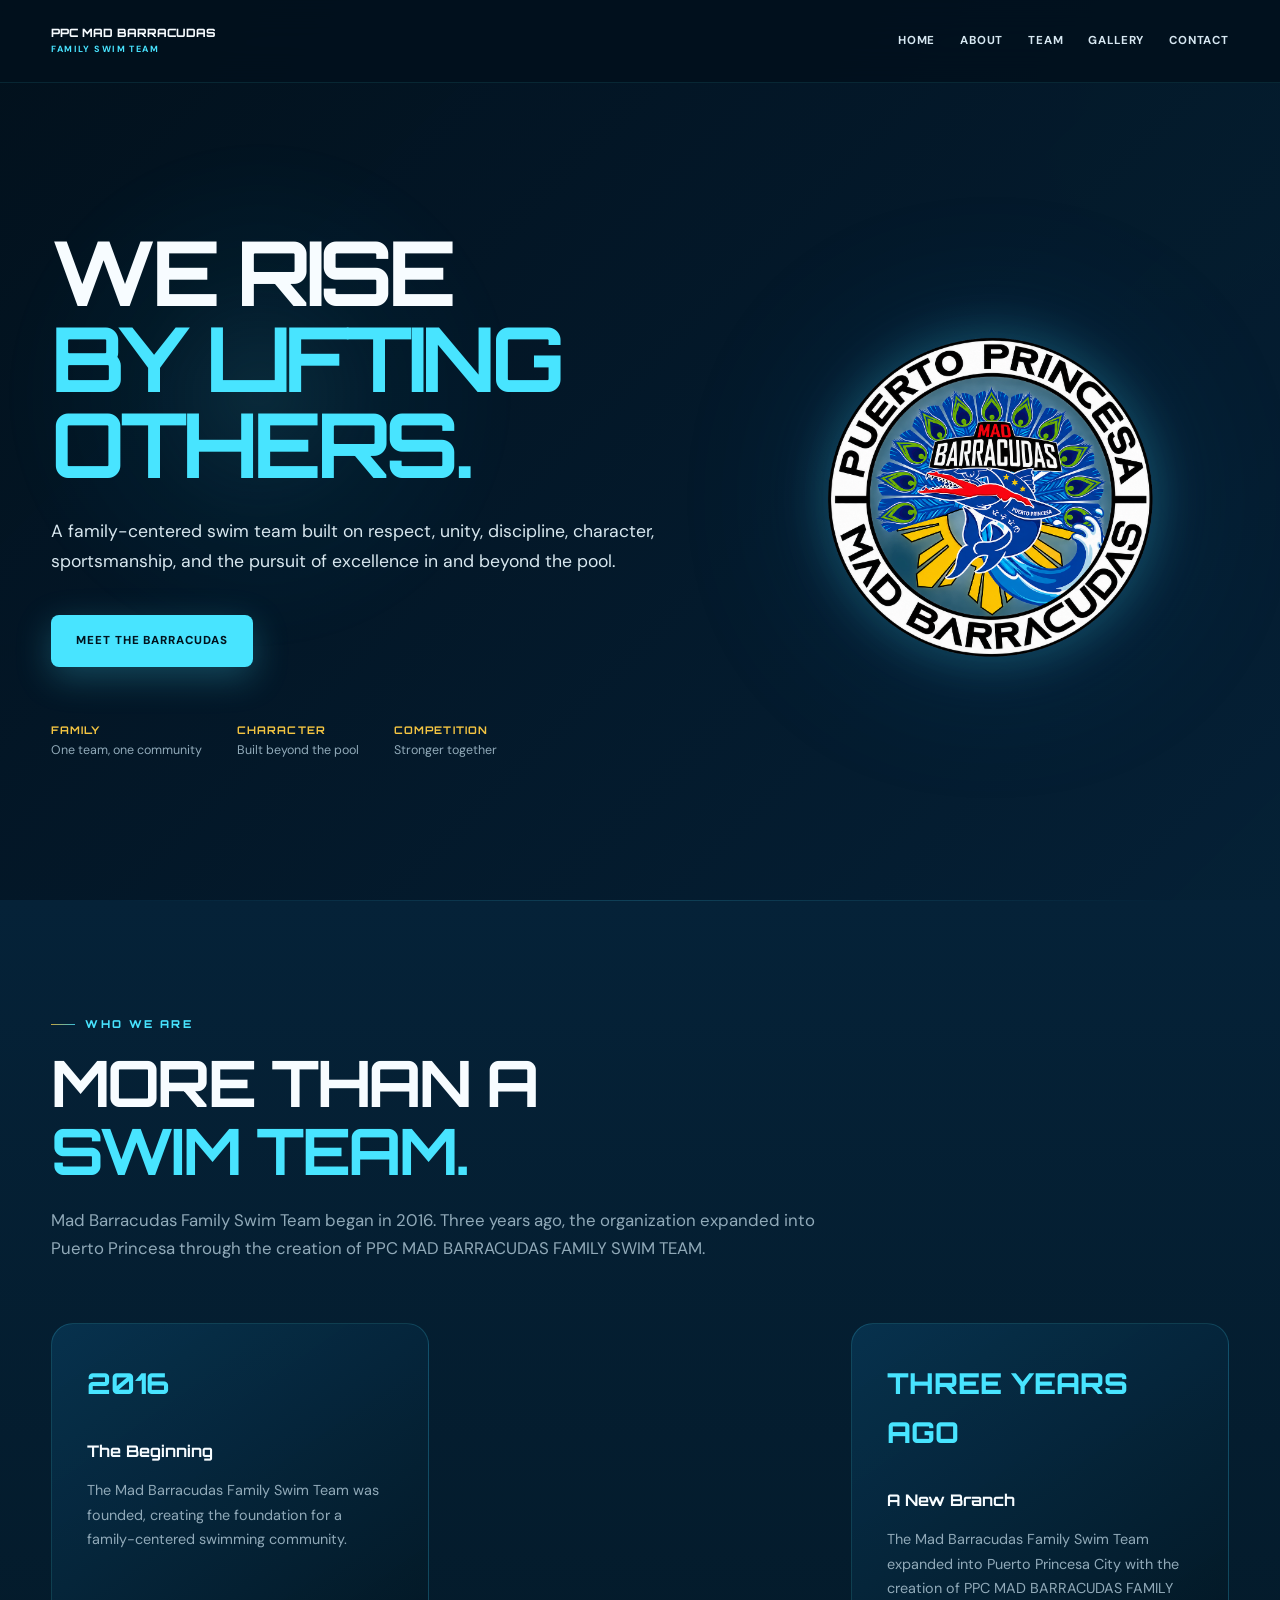
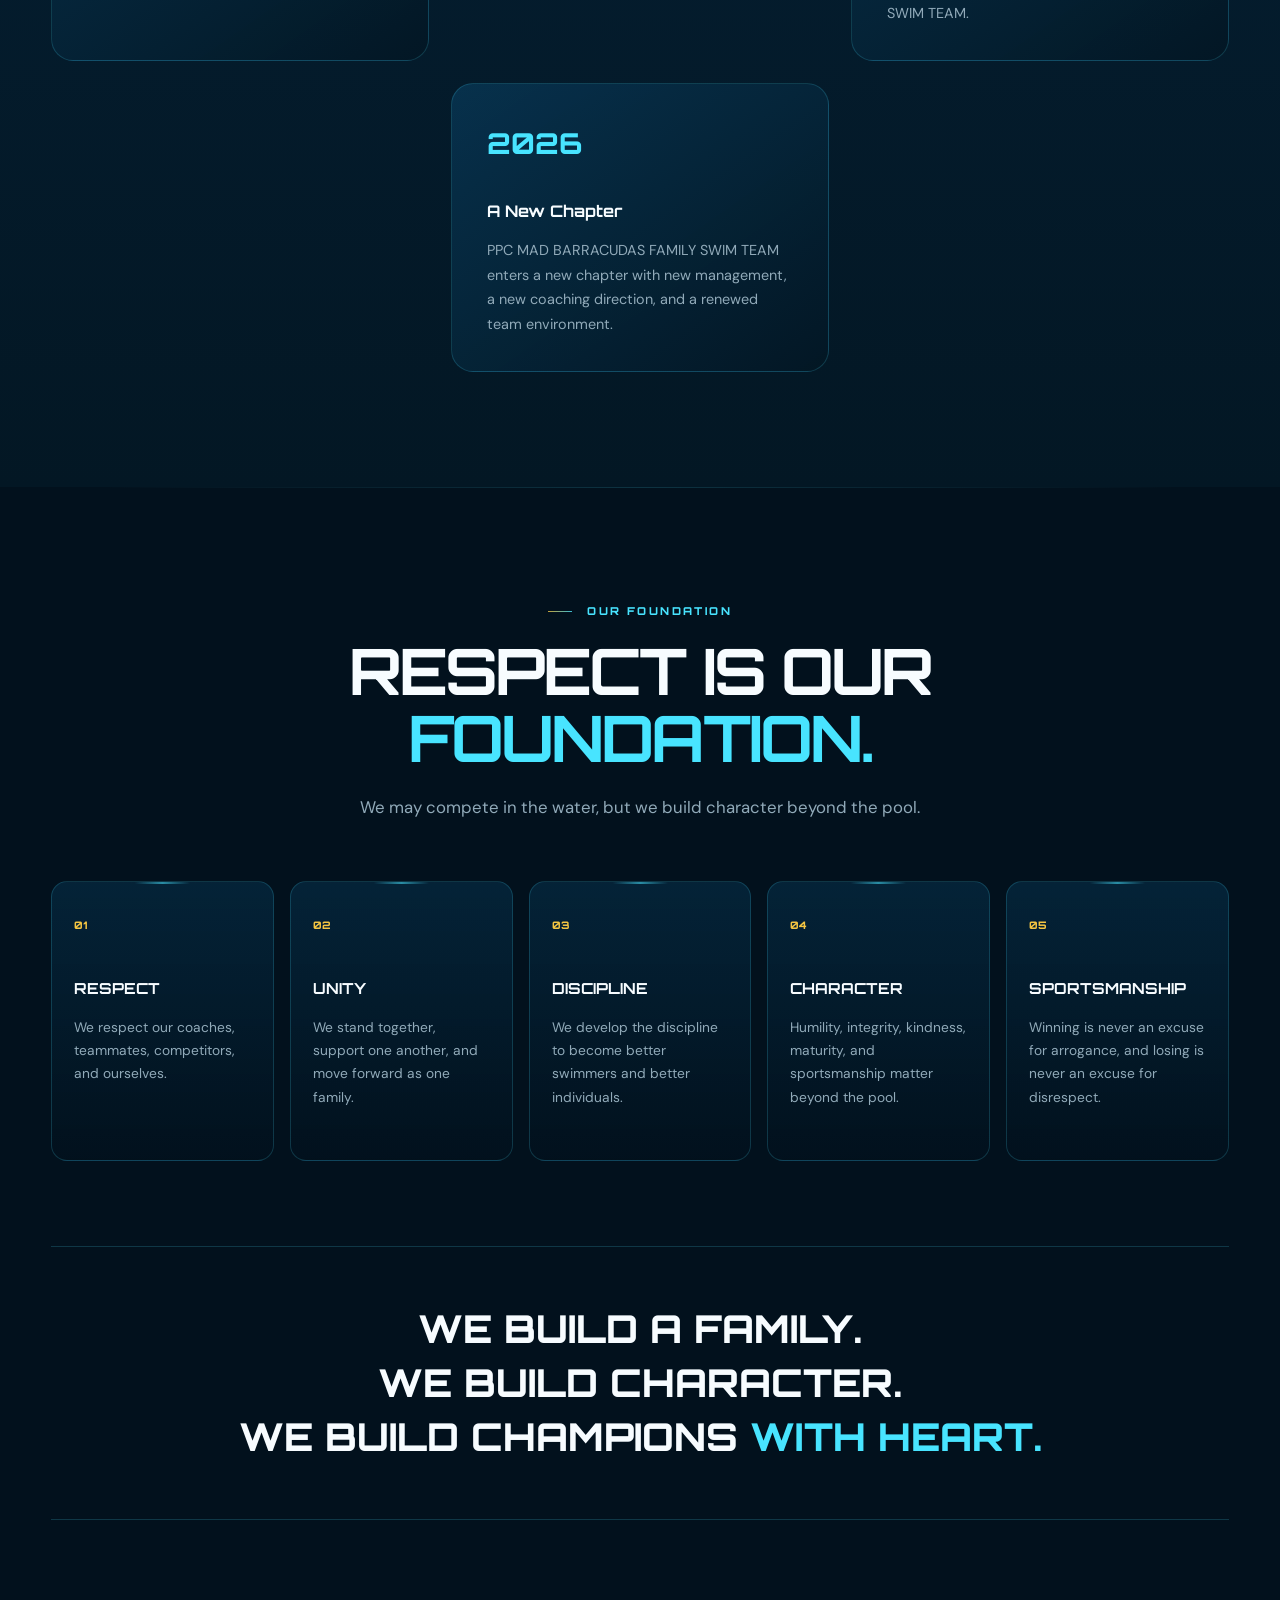
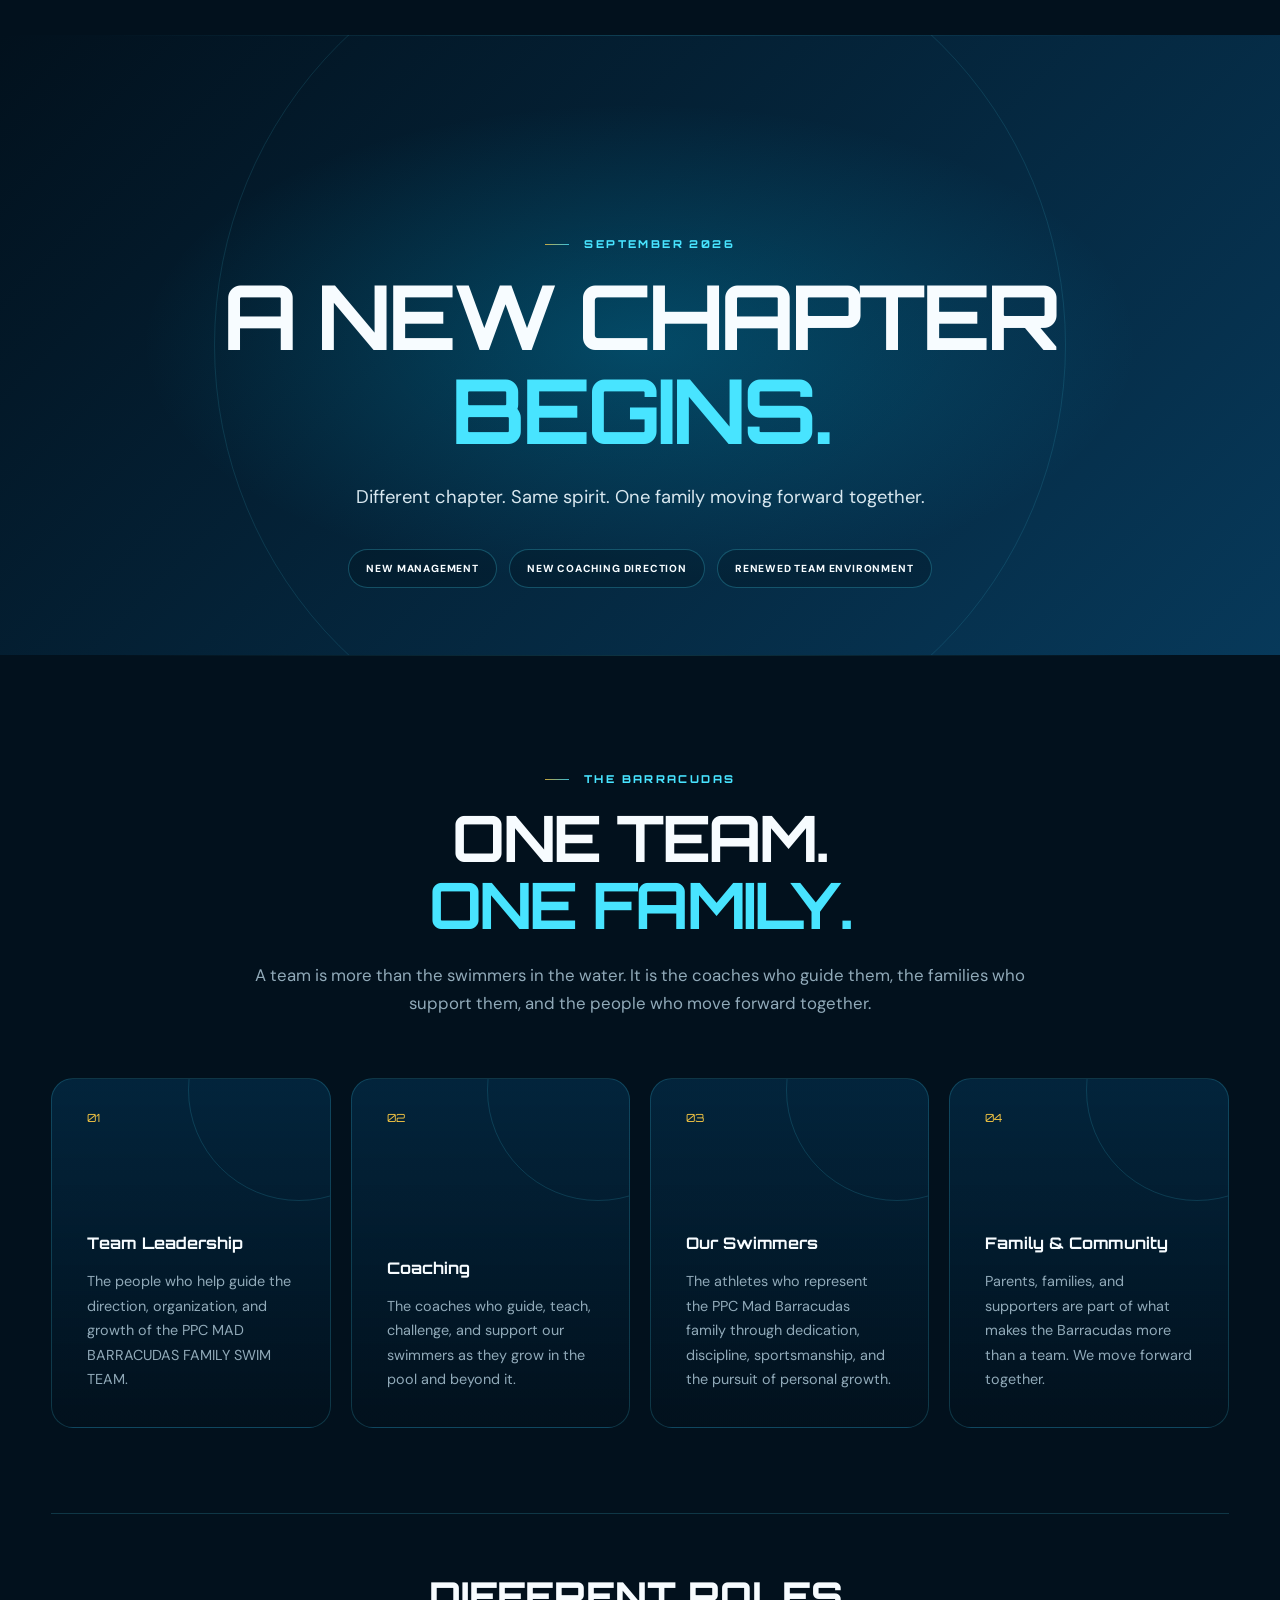
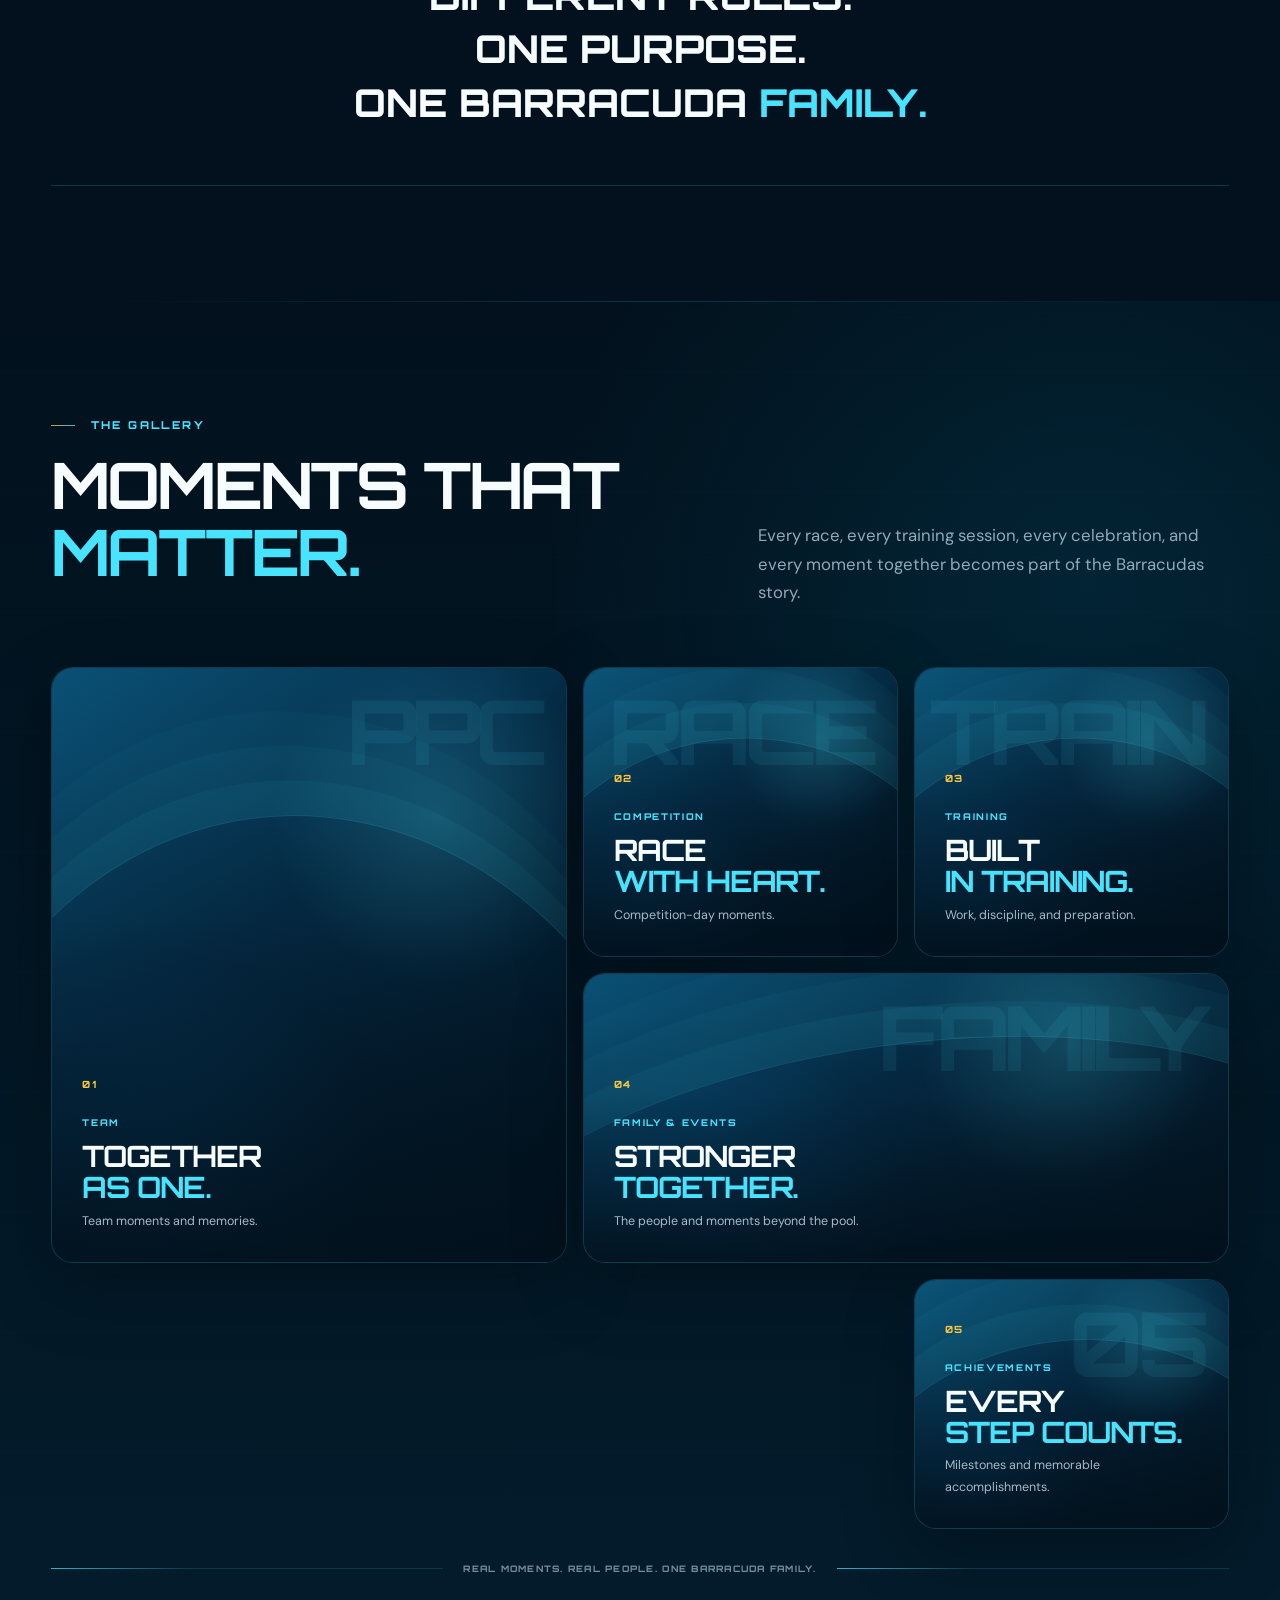
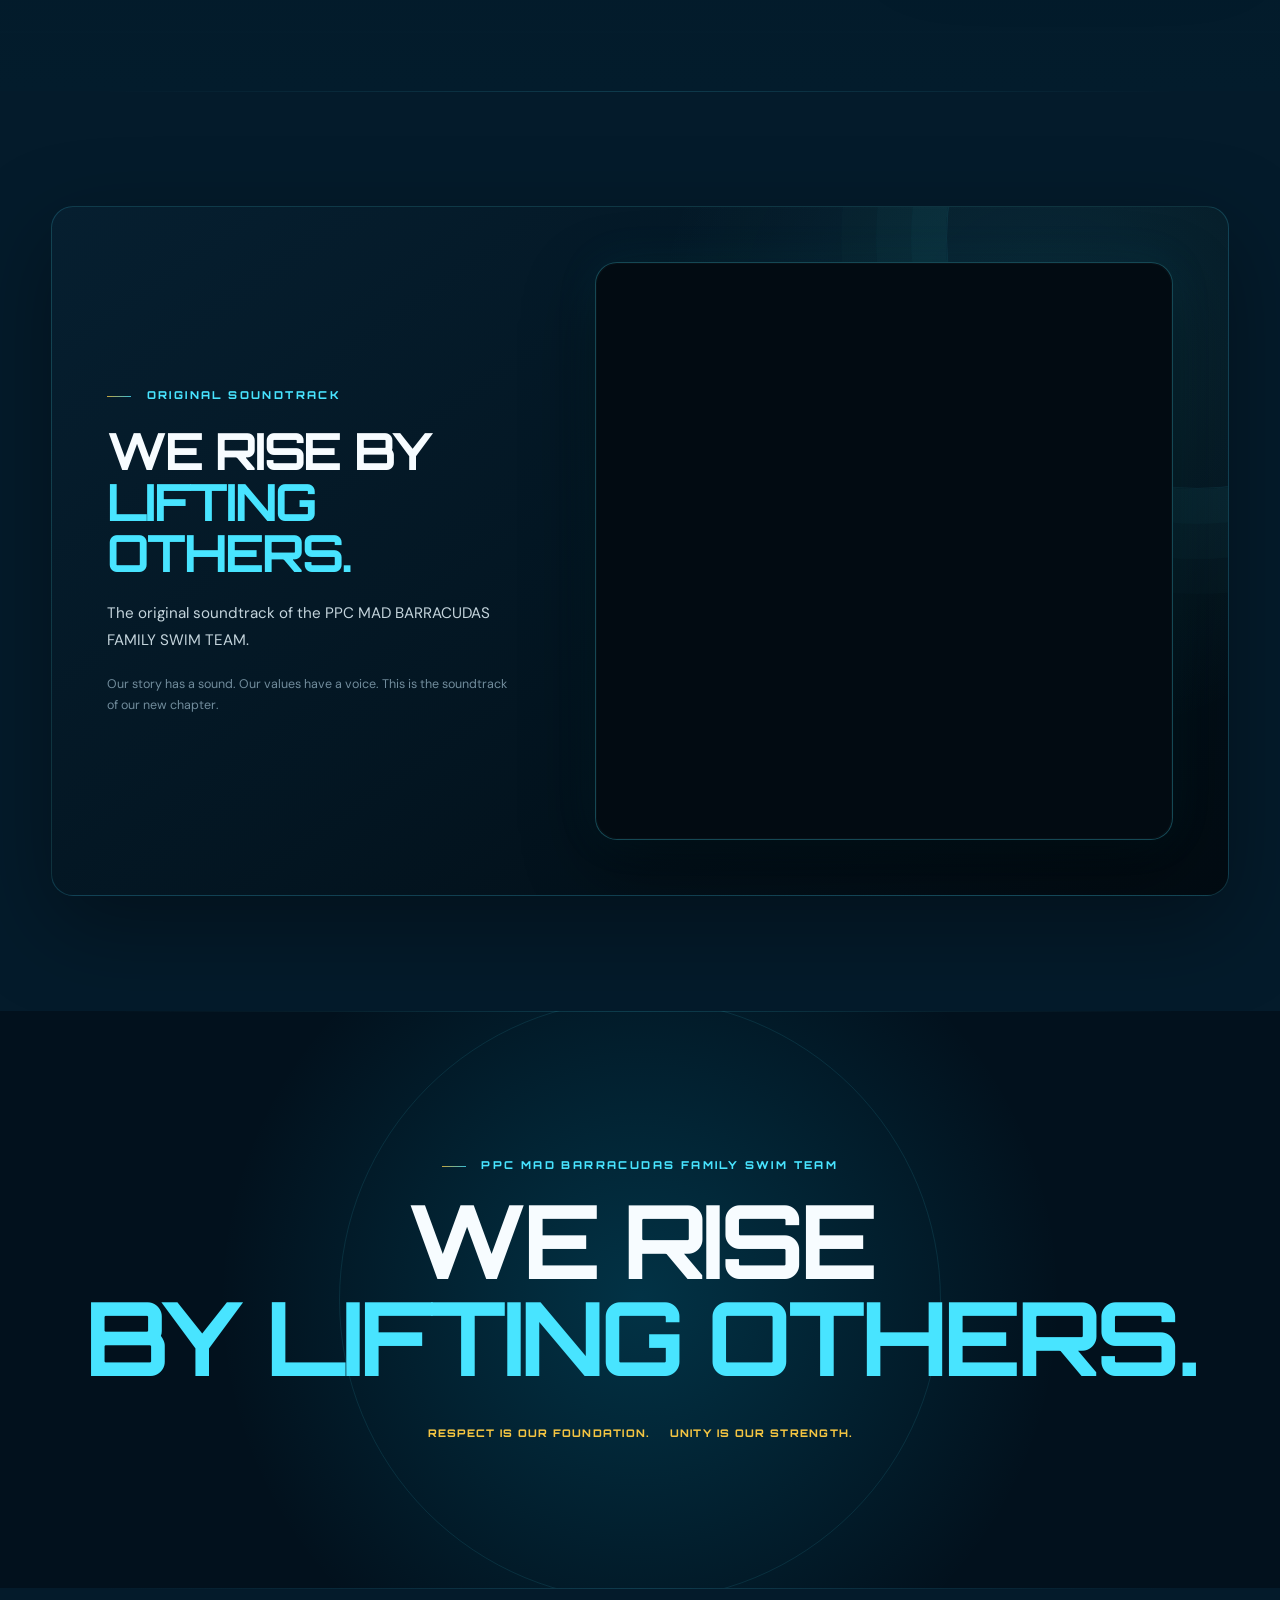
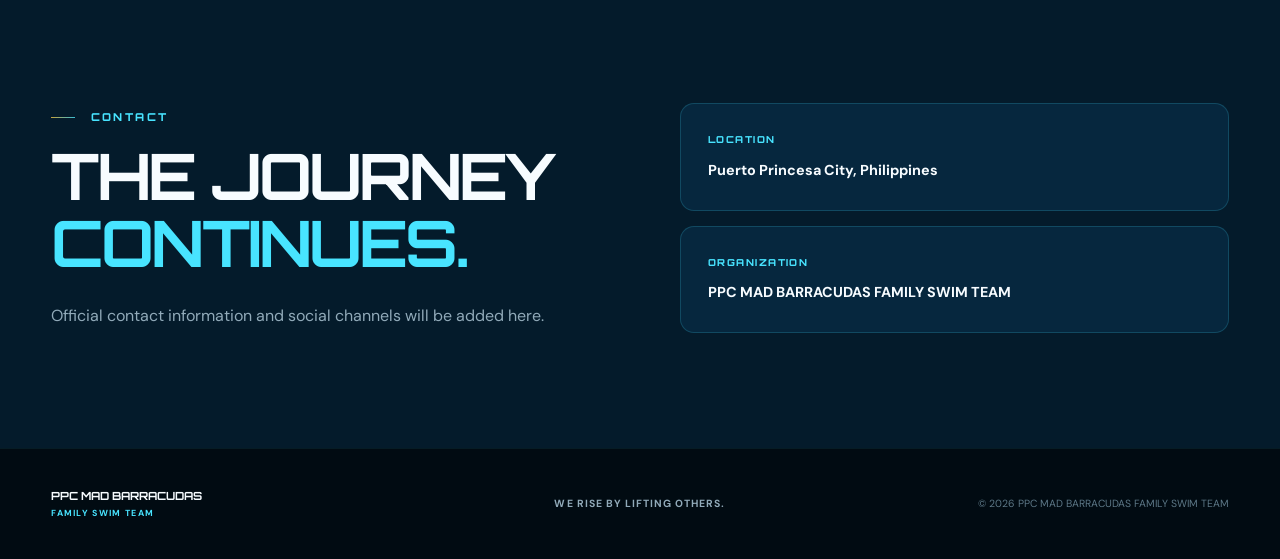
==== commit 9e58b966: "Remove header logo" ====
--- a/index.html
+++ b/index.html
@@ -32,13 +32,6 @@
         <div class="container nav-container">
 
             <a href="#home" class="brand">
-
-                <div class="brand-mark">
-                    <img
-                        src="assets/official-logo-enhanced.png"
-                        alt="PPC Mad Barracudas Family Swim Team official logo"
-                    >
-                </div>
 
                 <div class="brand-text">
                     <span class="brand-main">PPC MAD BARRACUDAS</span>
--- a/style.css
+++ b/style.css
@@ -3060,4 +3060,63 @@
         border-radius: 16px;
     }
 
-}
+/* =========================================================
+   HEADER — TYPOGRAPHIC BRANDING
+========================================================= */
+
+.brand-mark {
+    display: none;
+}
+
+.brand {
+    gap: 0;
+}
+
+.brand-main {
+    font-size: 1rem;
+    letter-spacing: -0.02em;
+}
+
+.brand-sub {
+    margin-top: 6px;
+    font-size: 0.68rem;
+    letter-spacing: 0.18em;
+}
+/* =========================================================
+   HEADER — REMOVE LOGO / ENLARGE BRAND TEXT
+========================================================= */
+
+.brand-mark {
+    display: none !important;
+}
+
+.brand {
+    gap: 0;
+}
+
+.brand-main {
+    font-size: 1rem;
+    letter-spacing: -0.02em;
+}
+
+.brand-sub {
+    margin-top: 6px;
+    font-size: 0.68rem;
+    letter-spacing: 0.18em;
+}
+
+
+/* MOBILE HEADER BRANDING */
+
+@media (max-width: 520px) {
+
+    .brand-main {
+        font-size: 0.82rem;
+    }
+
+    .brand-sub {
+        font-size: 0.55rem;
+        letter-spacing: 0.14em;
+    }
+
+}
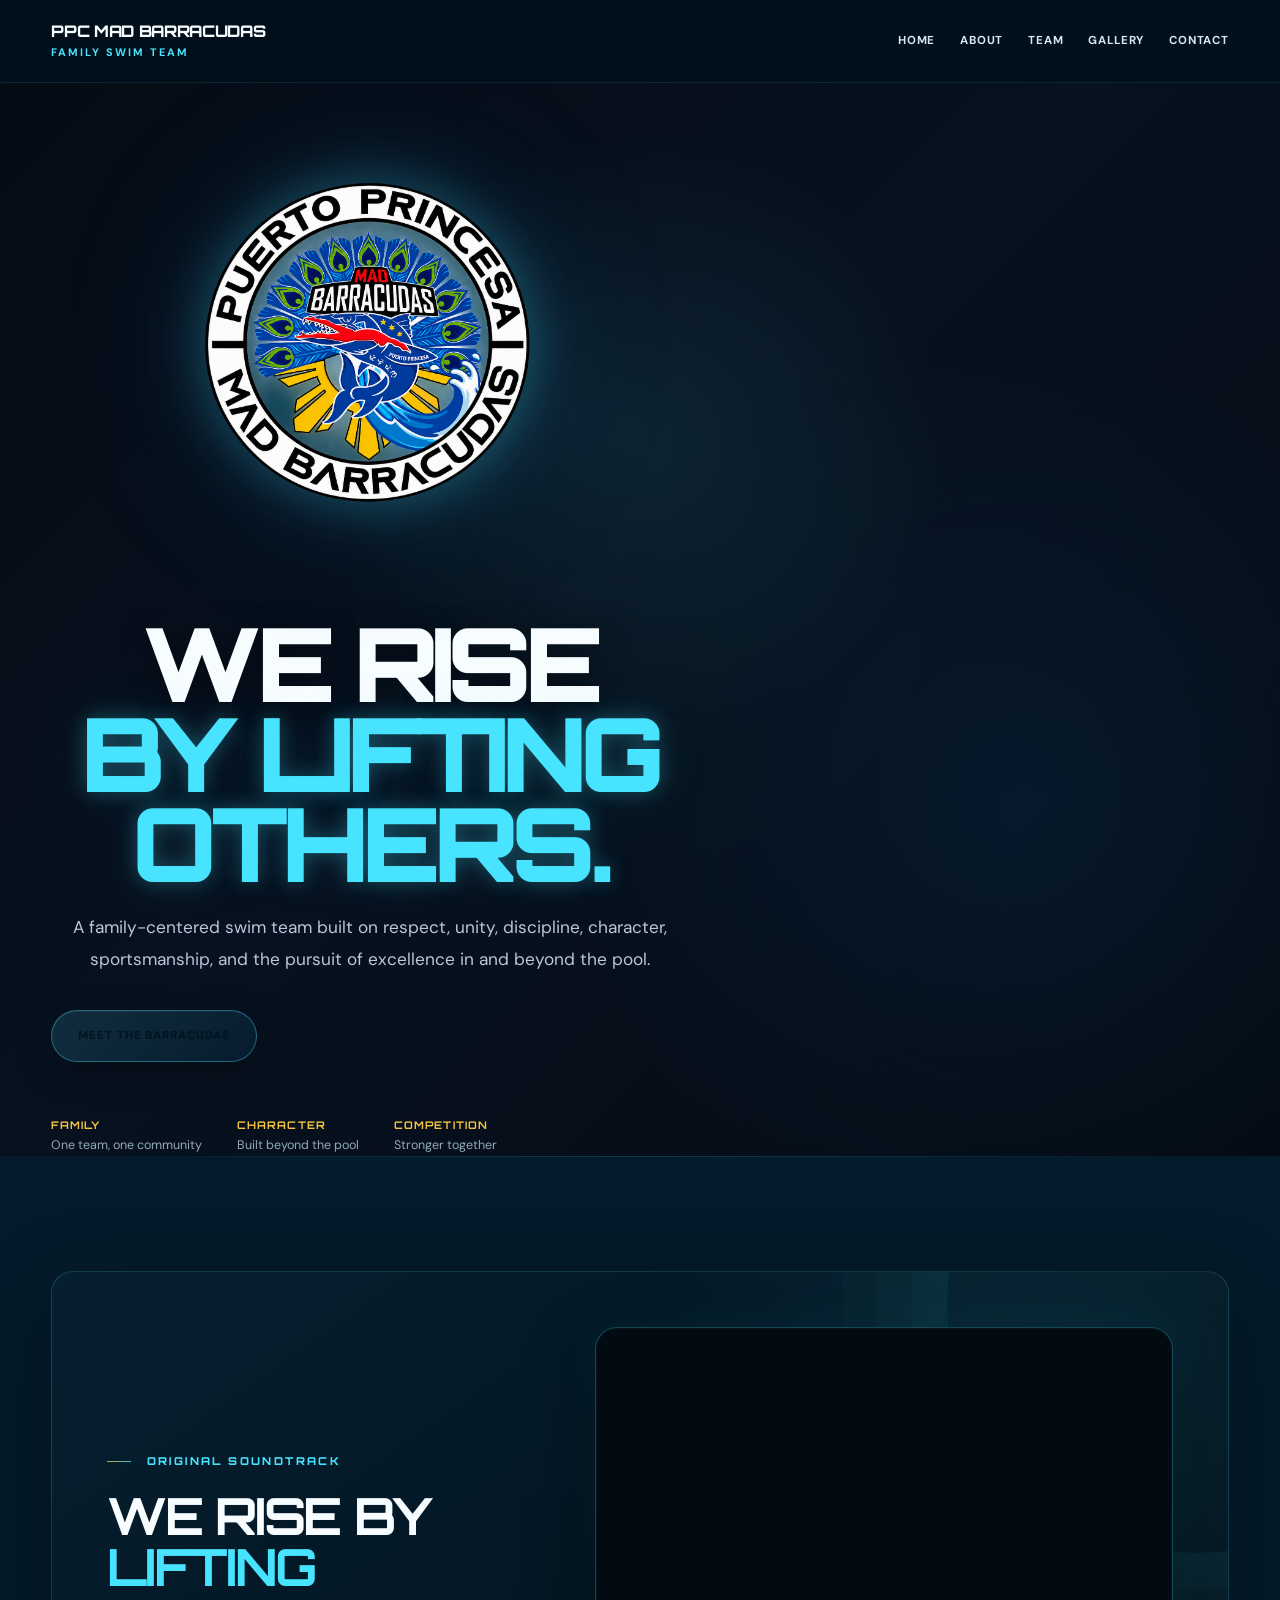
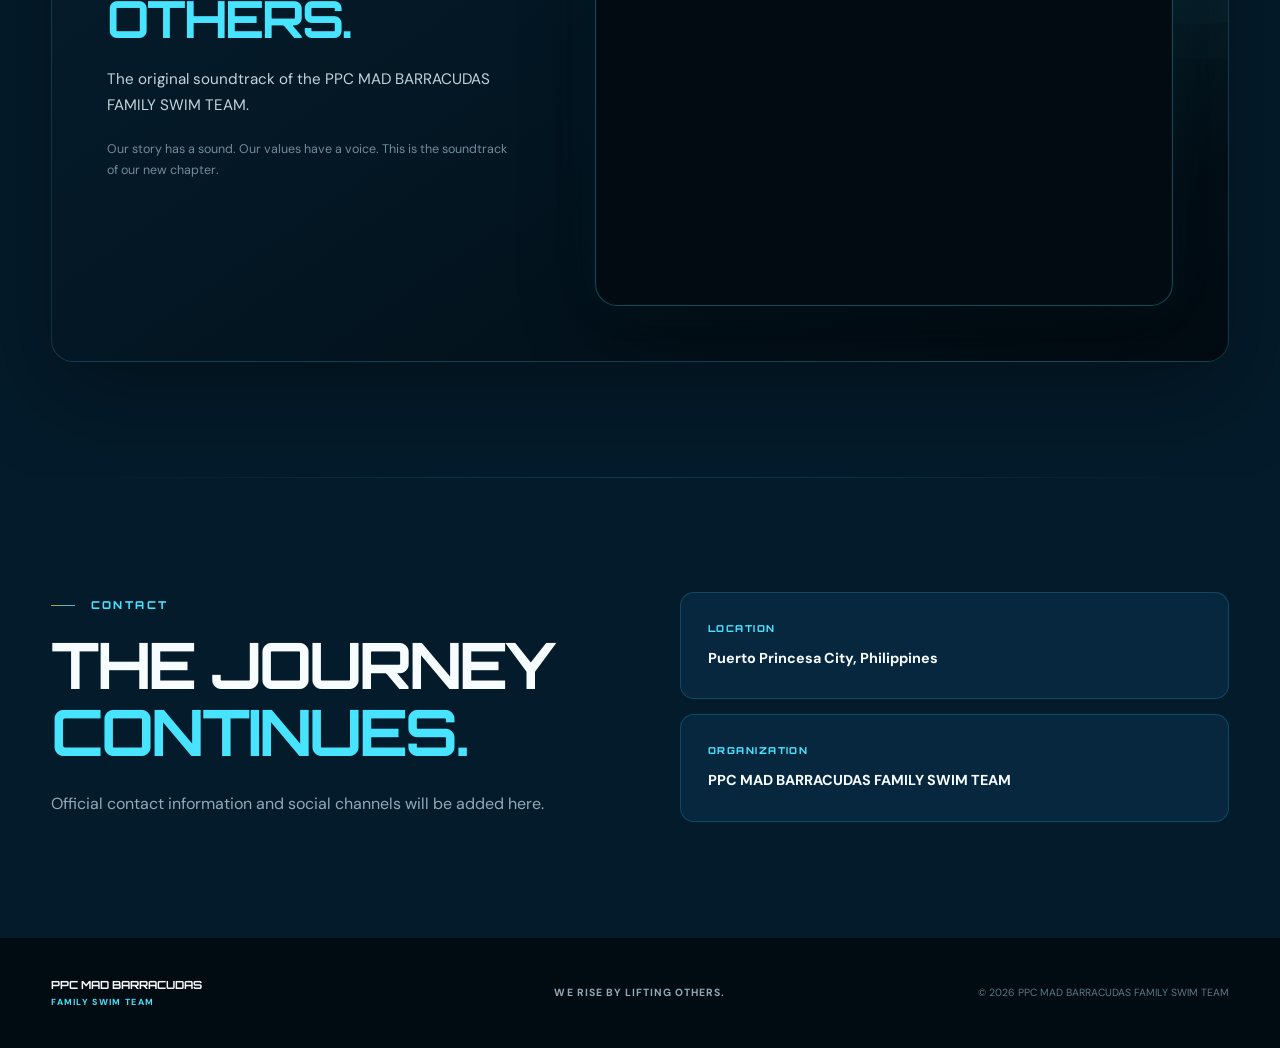
==== commit 0a2a2946: "Clean homepage content structure" ====
--- a/index.html
+++ b/index.html
@@ -27,15 +27,21 @@
     <!-- =========================
          HEADER
     ========================== -->
+
     <header class="site-header">
 
         <div class="container nav-container">
 
-            <a href="#home" class="brand">
+            <a href="index.html" class="brand">
 
                 <div class="brand-text">
-                    <span class="brand-main">PPC MAD BARRACUDAS</span>
-                    <span class="brand-sub">FAMILY SWIM TEAM</span>
+                    <span class="brand-main">
+                        PPC MAD BARRACUDAS
+                    </span>
+
+                    <span class="brand-sub">
+                        FAMILY SWIM TEAM
+                    </span>
                 </div>
 
             </a>
@@ -52,11 +58,27 @@
             </button>
 
             <nav class="main-nav" aria-label="Main navigation">
-                <a href="#home">Home</a>
-                <a href="#about">About</a>
-                <a href="#team">Team</a>
-                <a href="#gallery">Gallery</a>
-                <a href="#contact">Contact</a>
+
+                <a href="index.html">
+                    Home
+                </a>
+
+                <a href="about.html">
+                    About
+                </a>
+
+                <a href="team.html">
+                    Team
+                </a>
+
+                <a href="gallery.html">
+                    Gallery
+                </a>
+
+                <a href="#contact">
+                    Contact
+                </a>
+
             </nav>
 
         </div>
@@ -69,6 +91,7 @@
         <!-- =========================
              HERO
         ========================== -->
+
         <section class="hero" id="home">
 
             <div class="hero-water"></div>
@@ -77,11 +100,30 @@
             <div class="container hero-content">
 
                 <div class="hero-copy">
+
+                    <div class="hero-emblem">
+
+                        <img
+                            src="assets/official-logo-enhanced.png"
+                            alt="PPC MAD BARRACUDAS FAMILY SWIM TEAM official logo"
+                            style="
+                                width: min(450px, 80vw);
+                                height: auto;
+                                display: block;
+                                filter:
+                                    drop-shadow(0 0 25px rgba(72, 228, 255, 0.28))
+                                    drop-shadow(0 0 70px rgba(8, 127, 203, 0.18));
+                            "
+                        >
+
+                    </div>
+
 
                     <h1>
                         WE RISE
                         <span>BY LIFTING OTHERS.</span>
                     </h1>
+
 
                     <p class="hero-description">
                         A family-centered swim team built on respect, unity,
@@ -89,53 +131,48 @@
                         of excellence in and beyond the pool.
                     </p>
 
+
                     <div class="hero-actions">
 
-                        <a href="#team" class="btn btn-primary">
+                        <a
+                            href="team.html"
+                            class="btn btn-primary"
+                        >
                             Meet the Barracudas
                         </a>
 
                     </div>
 
+
                     <div class="hero-meta">
 
                         <div>
                             <strong>FAMILY</strong>
-                            <span>One team, one community</span>
+                            <span>
+                                One team, one community
+                            </span>
                         </div>
+
 
                         <div>
                             <strong>CHARACTER</strong>
-                            <span>Built beyond the pool</span>
+                            <span>
+                                Built beyond the pool
+                            </span>
                         </div>
+
 
                         <div>
                             <strong>COMPETITION</strong>
-                            <span>Stronger together</span>
+                            <span>
+                                Stronger together
+                            </span>
                         </div>
 
                     </div>
 
                 </div>
 
-
-                <div class="hero-emblem">
-
-                    <img
-                        src="assets/official-logo-enhanced.png"
-                        alt="PPC Mad Barracudas Family Swim Team official crest"
-                        style="
-                            width: min(450px, 80vw);
-                            height: auto;
-                            display: block;
-                            filter:
-                                drop-shadow(0 0 25px rgba(72, 228, 255, 0.28))
-                                drop-shadow(0 0 70px rgba(8, 127, 203, 0.18));
-                        "
-                    >
-
-                </div>
-
             </div>
 
             <div class="hero-bottom-line"></div>
@@ -144,613 +181,9 @@
 
 
         <!-- =========================
-             ABOUT
+             ORIGINAL SOUNDTRACK
         ========================== -->
-        <section class="section about-section" id="about">
-
-            <div class="container">
-
-                <div class="section-heading">
-
-                    <p class="eyebrow">WHO WE ARE</p>
-
-                    <h2>
-                        MORE THAN A
-                        <span>SWIM TEAM.</span>
-                    </h2>
-
-                    <p>
-                        Mad Barracudas Family Swim Team began in 2016.
-                        Three years ago, the organization expanded into
-                        Puerto Princesa through the creation of
-                        PPC MAD BARRACUDAS FAMILY SWIM TEAM.
-                    </p>
-
-                </div>
-
-
-                <div class="story-grid">
-
-                    <article class="story-card">
-
-                        <div class="story-year">
-                            2016
-                        </div>
-
-                        <h3>
-                            The Beginning
-                        </h3>
-
-                        <p>
-                            The Mad Barracudas Family Swim Team was founded,
-                            creating the foundation for a family-centered
-                            swimming community.
-                        </p>
-
-                    </article>
-
-
-                    <div class="story-line"></div>
-
-
-                    <article class="story-card">
-
-                        <div class="story-year">
-                            THREE YEARS AGO
-                        </div>
-
-                        <h3>
-                            A New Branch
-                        </h3>
-
-                        <p>
-                            The Mad Barracudas Family Swim Team expanded into Puerto Princesa City
-                            with the creation of PPC MAD BARRACUDAS FAMILY
-                            SWIM TEAM.
-                        </p>
-
-                    </article>
-
-
-                    <div class="story-line"></div>
-
-
-                    <article class="story-card story-card-current">
-
-                        <div class="story-year">
-                            2026
-                        </div>
-
-                        <h3>
-                            A New Chapter
-                        </h3>
-
-                        <p>
-                            PPC MAD BARRACUDAS FAMILY SWIM TEAM enters a new
-                            chapter with new management, a new coaching
-                            direction, and a renewed team environment.
-                        </p>
-
-                    </article>
-
-                </div>
-
-            </div>
-
-        </section>
-
-
-        <!-- =========================
-             VALUES
-        ========================== -->
-        <section class="section values-section">
-
-            <div class="container">
-
-                <div class="section-heading centered">
-
-                    <p class="eyebrow">
-                        OUR FOUNDATION
-                    </p>
-
-                    <h2>
-                        RESPECT IS OUR
-                        <span>FOUNDATION.</span>
-                    </h2>
-
-                    <p>
-                        We may compete in the water, but we build character
-                        beyond the pool.
-                    </p>
-
-                </div>
-
-
-                <div class="values-grid">
-
-                    <article class="value-card">
-
-                        <span class="value-number">01</span>
-
-                        <h3>Respect</h3>
-
-                        <p>
-                            We respect our coaches, teammates, competitors,
-                            and ourselves.
-                        </p>
-
-                    </article>
-
-
-                    <article class="value-card">
-
-                        <span class="value-number">02</span>
-
-                        <h3>Unity</h3>
-
-                        <p>
-                            We stand together, support one another, and move
-                            forward as one family.
-                        </p>
-
-                    </article>
-
-
-                    <article class="value-card">
-
-                        <span class="value-number">03</span>
-
-                        <h3>Discipline</h3>
-
-                        <p>
-                            We develop the discipline to become better
-                            swimmers and better individuals.
-                        </p>
-
-                    </article>
-
-
-                    <article class="value-card">
-
-                        <span class="value-number">04</span>
-
-                        <h3>Character</h3>
-
-                        <p>
-                            Humility, integrity, kindness, maturity, and
-                            sportsmanship matter beyond the pool.
-                        </p>
-
-                    </article>
-
-
-                    <article class="value-card">
-
-                        <span class="value-number">05</span>
-
-                        <h3>Sportsmanship</h3>
-
-                        <p>
-                            Winning is never an excuse for arrogance, and
-                            losing is never an excuse for disrespect.
-                        </p>
-
-                    </article>
-
-                </div>
-
-
-                <div class="values-statement">
-
-                    <p>WE BUILD A FAMILY.</p>
-
-                    <p>WE BUILD CHARACTER.</p>
-
-                    <p>
-                        WE BUILD CHAMPIONS
-                        <span>WITH HEART.</span>
-                    </p>
-
-                </div>
-
-            </div>
-
-        </section>
-
-
-        <!-- =========================
-             NEW CHAPTER
-        ========================== -->
-        <section class="chapter-section">
-
-            <div class="chapter-overlay"></div>
-
-            <div class="container chapter-content">
-
-                <p class="eyebrow">
-                    SEPTEMBER 2026
-                </p>
-
-                <h2>
-                    A NEW CHAPTER
-                    <span>BEGINS.</span>
-                </h2>
-
-                <p>
-                    Different chapter. Same spirit.
-                    One family moving forward together.
-                </p>
-
-                <div class="chapter-points">
-
-                    <span>NEW MANAGEMENT</span>
-
-                    <span>NEW COACHING DIRECTION</span>
-
-                    <span>RENEWED TEAM ENVIRONMENT</span>
-
-                </div>
-
-            </div>
-
-        </section>
-
-
-        <!-- =========================
-             TEAM
-        ========================== -->
-        <section class="section team-section" id="team">
-
-            <div class="container">
-
-                <div class="section-heading centered">
-
-                    <p class="eyebrow">
-                        THE BARRACUDAS
-                    </p>
-
-                    <h2>
-                        ONE TEAM.
-                        <span>ONE FAMILY.</span>
-                    </h2>
-
-                    <p>
-                        A team is more than the swimmers in the water.
-                        It is the coaches who guide them, the families who
-                        support them, and the people who move forward together.
-                    </p>
-
-                </div>
-
-
-                <div class="team-placeholder-grid">
-
-                    <article class="team-placeholder">
-
-                        <div class="placeholder-icon">
-                            01
-                        </div>
-
-                        <h3>
-                            Team Leadership
-                        </h3>
-
-                        <p>
-                            The people who help guide the direction,
-                            organization, and growth of the PPC MAD BARRACUDAS
-                            FAMILY SWIM TEAM.
-                        </p>
-
-                    </article>
-
-
-                    <article class="team-placeholder">
-
-                        <div class="placeholder-icon">
-                            02
-                        </div>
-
-                        <h3>
-                            Coaching
-                        </h3>
-
-                        <p>
-                            The coaches who guide, teach, challenge, and
-                            support our swimmers as they grow in the pool
-                            and beyond it.
-                        </p>
-
-                    </article>
-
-
-                    <article class="team-placeholder">
-
-                        <div class="placeholder-icon">
-                            03
-                        </div>
-
-                        <h3>
-                            Our Swimmers
-                        </h3>
-
-                        <p>
-                            The athletes who represent the PPC Mad Barracudas family
-                            through dedication, discipline, sportsmanship,
-                            and the pursuit of personal growth.
-                        </p>
-
-                    </article>
-
-
-                    <article class="team-placeholder">
-
-                        <div class="placeholder-icon">
-                            04
-                        </div>
-
-                        <h3>
-                            Family & Community
-                        </h3>
-
-                        <p>
-                            Parents, families, and supporters are part of what
-                            makes the Barracudas more than a team. We move
-                            forward together.
-                        </p>
-
-                    </article>
-
-                </div>
-
-
-                <div class="values-statement">
-
-                    <p>DIFFERENT ROLES.</p>
-
-                    <p>ONE PURPOSE.</p>
-
-                    <p>
-                        ONE BARRACUDA
-                        <span>FAMILY.</span>
-                    </p>
-
-                </div>
-
-            </div>
-
-        </section>
-
-
-        <!-- =========================
-             PREMIUM GALLERY
-        ========================== -->
-        <section class="section gallery-section" id="gallery">
-
-            <div class="container">
-
-                <div class="section-heading gallery-heading">
-
-                    <div>
-
-                        <p class="eyebrow">
-                            THE GALLERY
-                        </p>
-
-                        <h2>
-                            MOMENTS THAT
-                            <span>MATTER.</span>
-                        </h2>
-
-                    </div>
-
-                    <p class="gallery-intro">
-                        Every race, every training session, every celebration,
-                        and every moment together becomes part of the
-                        Barracudas story.
-                    </p>
-
-                </div>
-
-
-                <div class="gallery-grid-premium">
-
-                    <!-- FEATURED -->
-                    <article class="gallery-card gallery-featured">
-
-                        <div class="gallery-placeholder">
-
-                            <div class="gallery-placeholder-content">
-
-                                <span class="gallery-number">
-                                    01
-                                </span>
-
-                                <span class="gallery-label">
-                                    TEAM
-                                </span>
-
-                                <h3>
-                                    TOGETHER
-                                    <span>AS ONE.</span>
-                                </h3>
-
-                                <p>
-                                    Team moments and memories.
-                                </p>
-
-                            </div>
-
-                            <div class="gallery-watermark">
-                                PPC
-                            </div>
-
-                        </div>
-
-                    </article>
-
-
-                    <!-- COMPETITION -->
-                    <article class="gallery-card">
-
-                        <div class="gallery-placeholder">
-
-                            <div class="gallery-placeholder-content">
-
-                                <span class="gallery-number">
-                                    02
-                                </span>
-
-                                <span class="gallery-label">
-                                    COMPETITION
-                                </span>
-
-                                <h3>
-                                    RACE
-                                    <span>WITH HEART.</span>
-                                </h3>
-
-                                <p>
-                                    Competition-day moments.
-                                </p>
-
-                            </div>
-
-                            <div class="gallery-watermark">
-                                RACE
-                            </div>
-
-                        </div>
-
-                    </article>
-
-
-                    <!-- TRAINING -->
-                    <article class="gallery-card">
-
-                        <div class="gallery-placeholder">
-
-                            <div class="gallery-placeholder-content">
-
-                                <span class="gallery-number">
-                                    03
-                                </span>
-
-                                <span class="gallery-label">
-                                    TRAINING
-                                </span>
-
-                                <h3>
-                                    BUILT
-                                    <span>IN TRAINING.</span>
-                                </h3>
-
-                                <p>
-                                    Work, discipline, and preparation.
-                                </p>
-
-                            </div>
-
-                            <div class="gallery-watermark">
-                                TRAIN
-                            </div>
-
-                        </div>
-
-                    </article>
-
-
-                    <!-- FAMILY -->
-                    <article class="gallery-card gallery-wide">
-
-                        <div class="gallery-placeholder">
-
-                            <div class="gallery-placeholder-content">
-
-                                <span class="gallery-number">
-                                    04
-                                </span>
-
-                                <span class="gallery-label">
-                                    FAMILY & EVENTS
-                                </span>
-
-                                <h3>
-                                    STRONGER
-                                    <span>TOGETHER.</span>
-                                </h3>
-
-                                <p>
-                                    The people and moments beyond the pool.
-                                </p>
-
-                            </div>
-
-                            <div class="gallery-watermark">
-                                FAMILY
-                            </div>
-
-                        </div>
-
-                    </article>
-
-
-                    <!-- ACHIEVEMENTS -->
-                    <article class="gallery-card gallery-achievement">
-
-                        <div class="gallery-placeholder">
-
-                            <div class="gallery-placeholder-content">
-
-                                <span class="gallery-number">
-                                    05
-                                </span>
-
-                                <span class="gallery-label">
-                                    ACHIEVEMENTS
-                                </span>
-
-                                <h3>
-                                    EVERY
-                                    <span>STEP COUNTS.</span>
-                                </h3>
-
-                                <p>
-                                    Milestones and memorable accomplishments.
-                                </p>
-
-                            </div>
-
-                            <div class="gallery-watermark">
-                                05
-                            </div>
-
-                        </div>
-
-                    </article>
-
-                </div>
-
-
-                <div class="gallery-footer">
-
-                    <div class="gallery-footer-line"></div>
-
-                    <p>
-                        REAL MOMENTS. REAL PEOPLE. ONE BARRACUDA FAMILY.
-                    </p>
-
-                    <div class="gallery-footer-line"></div>
-
-                </div>
-
-            </div>
-
-        </section>
-
-
-        <!-- =========================
-             OST
-        ========================== -->
+
         <section class="section soundtrack-section">
 
             <div class="container">
@@ -762,16 +195,19 @@
                         <p class="eyebrow">
                             ORIGINAL SOUNDTRACK
                         </p>
+
 
                         <h2>
                             WE RISE BY
                             <span>LIFTING OTHERS.</span>
                         </h2>
 
+
                         <p>
                             The original soundtrack of the
                             PPC MAD BARRACUDAS FAMILY SWIM TEAM.
                         </p>
+
 
                         <p class="soundtrack-note">
                             Our story has a sound.
@@ -807,42 +243,13 @@
 
 
         <!-- =========================
-             FINAL MESSAGE
-        ========================== -->
-        <section class="final-message">
-
-            <div class="container">
-
-                <p class="eyebrow">
-                    PPC MAD BARRACUDAS FAMILY SWIM TEAM
-                </p>
-
-                <h2>
-                    WE RISE
-                    <span>BY LIFTING OTHERS.</span>
-                </h2>
-
-                <div class="final-values">
-
-                    <span>
-                        RESPECT IS OUR FOUNDATION.
-                    </span>
-
-                    <span>
-                        UNITY IS OUR STRENGTH.
-                    </span>
-
-                </div>
-
-            </div>
-
-        </section>
-
-
-        <!-- =========================
              CONTACT
         ========================== -->
-        <section class="section contact-section" id="contact">
+
+        <section
+            class="section contact-section"
+            id="contact"
+        >
 
             <div class="container contact-grid">
 
@@ -851,12 +258,14 @@
                     <p class="eyebrow">
                         CONTACT
                     </p>
+
 
                     <h2>
                         THE JOURNEY
                         <span>CONTINUES.</span>
                     </h2>
 
+
                     <p>
                         Official contact information and social channels
                         will be added here.
@@ -904,6 +313,7 @@
     <!-- =========================
          FOOTER
     ========================== -->
+
     <footer class="site-footer">
 
         <div class="container footer-content">
@@ -935,15 +345,23 @@
     </footer>
 
 
+    <!-- =========================
+         MOBILE NAVIGATION
+    ========================== -->
+
     <script>
 
-        const menuToggle = document.querySelector(".menu-toggle");
-        const mainNav = document.querySelector(".main-nav");
+        const menuToggle =
+            document.querySelector(".menu-toggle");
+
+        const mainNav =
+            document.querySelector(".main-nav");
 
 
         menuToggle.addEventListener("click", () => {
 
-            const isOpen = menuToggle.classList.toggle("active");
+            const isOpen =
+                menuToggle.classList.toggle("active");
 
             mainNav.classList.toggle("active");
 
@@ -955,22 +373,24 @@
         });
 
 
-        document.querySelectorAll(".main-nav a").forEach(link => {
-
-            link.addEventListener("click", () => {
-
-                menuToggle.classList.remove("active");
-
-                mainNav.classList.remove("active");
-
-                menuToggle.setAttribute(
-                    "aria-expanded",
-                    "false"
-                );
+        document
+            .querySelectorAll(".main-nav a")
+            .forEach(link => {
+
+                link.addEventListener("click", () => {
+
+                    menuToggle.classList.remove("active");
+
+                    mainNav.classList.remove("active");
+
+                    menuToggle.setAttribute(
+                        "aria-expanded",
+                        "false"
+                    );
+
+                });
 
             });
-
-        });
 
     </script>
 
--- a/style.css
+++ b/style.css
@@ -3059,6 +3059,7 @@
     .soundtrack-video {
         border-radius: 16px;
     }
+    }
 
 /* =========================================================
    HEADER — TYPOGRAPHIC BRANDING
@@ -3120,3 +3121,667 @@
     }
 
 }
+/* =========================================
+   MULTI-PAGE PREMIUM LAYOUT
+   ========================================= */
+
+.page-hero {
+    position: relative;
+    min-height: 62vh;
+    display: grid;
+    place-items: center;
+    padding: 150px 24px 100px;
+    overflow: hidden;
+    text-align: center;
+    border-bottom: 1px solid rgba(72, 228, 255, 0.08);
+
+    background:
+        radial-gradient(
+            circle at 50% 35%,
+            rgba(72, 228, 255, 0.10),
+            transparent 38%
+        ),
+        radial-gradient(
+            circle at 20% 80%,
+            rgba(8, 127, 203, 0.08),
+            transparent 32%
+        ),
+        linear-gradient(
+            180deg,
+            #07111f 0%,
+            #050b14 100%
+        );
+}
+
+.page-hero::before {
+    content: "";
+    position: absolute;
+    width: 700px;
+    height: 700px;
+    top: 40%;
+    left: 50%;
+    transform: translate(-50%, -50%);
+    border-radius: 50%;
+    background: rgba(72, 228, 255, 0.035);
+    filter: blur(90px);
+    pointer-events: none;
+}
+
+.page-hero::after {
+    content: "";
+    position: absolute;
+    inset: auto 0 0;
+    height: 180px;
+    opacity: 0.18;
+    background:
+        repeating-linear-gradient(
+            0deg,
+            transparent 0,
+            transparent 28px,
+            rgba(72, 228, 255, 0.035) 29px,
+            transparent 30px
+        );
+    mask-image: linear-gradient(
+        to top,
+        rgba(0,0,0,1),
+        transparent
+    );
+    pointer-events: none;
+}
+
+.page-hero .container {
+    position: relative;
+    z-index: 2;
+    width: 100%;
+}
+
+.page-hero h1 {
+    max-width: 1000px;
+    margin: 18px auto 26px;
+    font-size: clamp(3.2rem, 7vw, 7rem);
+    line-height: 0.92;
+    font-weight: 900;
+    letter-spacing: -0.06em;
+    text-transform: uppercase;
+}
+
+.page-hero h1 span {
+    display: block;
+    margin-top: 10px;
+    color: #48e4ff;
+    text-shadow:
+        0 0 18px rgba(72, 228, 255, 0.30),
+        0 0 50px rgba(72, 228, 255, 0.12);
+}
+
+.page-hero-text {
+    max-width: 720px;
+    margin: 0 auto;
+    color: #b8c7d9;
+    font-size: 1.08rem;
+    line-height: 1.8;
+    letter-spacing: 0.01em;
+}
+
+.page-hero .eyebrow,
+.section-heading .eyebrow,
+.content-card .eyebrow {
+    display: inline-block;
+    font-size: 0.70rem;
+    font-weight: 800;
+    letter-spacing: 0.24em;
+    color: #48e4ff;
+    text-transform: uppercase;
+}
+
+.section-heading {
+    position: relative;
+    z-index: 2;
+}
+
+.section-heading h2 {
+    margin-top: 14px;
+    font-size: clamp(2.4rem, 5vw, 4.8rem);
+    line-height: 0.95;
+    font-weight: 900;
+    letter-spacing: -0.05em;
+    text-transform: uppercase;
+}
+
+.section-heading h2 span {
+    display: block;
+    color: #48e4ff;
+    text-shadow:
+        0 0 22px rgba(72, 228, 255, 0.18);
+}
+
+.section-heading > p:not(.eyebrow) {
+    max-width: 760px;
+    margin: 24px auto 0;
+    color: #aebdce;
+    font-size: 1rem;
+    line-height: 1.8;
+}
+
+.content-grid {
+    display: grid;
+    grid-template-columns: repeat(2, minmax(0, 1fr));
+    gap: 28px;
+    margin-top: 55px;
+}
+
+.content-card {
+    position: relative;
+    min-height: 100%;
+    padding: 38px;
+    overflow: hidden;
+
+    border: 1px solid rgba(72, 228, 255, 0.11);
+    border-radius: 20px;
+
+    background:
+        radial-gradient(
+            circle at 100% 0%,
+            rgba(72, 228, 255, 0.07),
+            transparent 34%
+        ),
+        linear-gradient(
+            145deg,
+            rgba(17, 32, 52, 0.94),
+            rgba(7, 15, 27, 0.98)
+        );
+
+    box-shadow:
+        0 24px 60px rgba(0, 0, 0, 0.26),
+        inset 0 1px 0 rgba(255, 255, 255, 0.035);
+
+    transition:
+        transform 0.3s ease,
+        border-color 0.3s ease,
+        box-shadow 0.3s ease;
+}
+
+.content-card:hover {
+    transform: translateY(-4px);
+    border-color: rgba(72, 228, 255, 0.24);
+    box-shadow:
+        0 30px 70px rgba(0, 0, 0, 0.32),
+        0 0 35px rgba(72, 228, 255, 0.05),
+        inset 0 1px 0 rgba(255, 255, 255, 0.04);
+}
+
+.content-card::before {
+    content: "";
+    position: absolute;
+    top: 0;
+    left: 38px;
+    width: 76px;
+    height: 2px;
+    background: #48e4ff;
+    box-shadow:
+        0 0 14px rgba(72, 228, 255, 0.45);
+}
+
+.content-card::after {
+    content: "";
+    position: absolute;
+    right: -100px;
+    bottom: -120px;
+    width: 260px;
+    height: 260px;
+    border-radius: 50%;
+    background: rgba(72, 228, 255, 0.025);
+    filter: blur(20px);
+    pointer-events: none;
+}
+
+.content-card h3 {
+    position: relative;
+    margin: 12px 0 20px;
+    font-size: 1.35rem;
+    font-weight: 900;
+    letter-spacing: 0.04em;
+    text-transform: uppercase;
+}
+
+.content-card p:not(.eyebrow) {
+    position: relative;
+    color: #aebdce;
+    font-size: 0.98rem;
+    line-height: 1.9;
+}
+
+.values-section {
+    position: relative;
+    overflow: hidden;
+}
+
+.values-section::before {
+    content: "";
+    position: absolute;
+    left: 50%;
+    top: 50%;
+    width: 600px;
+    height: 600px;
+    border-radius: 50%;
+    background: rgba(72, 228, 255, 0.035);
+    filter: blur(100px);
+    transform: translate(-50%, -50%);
+    pointer-events: none;
+}
+
+.values-section .container {
+    position: relative;
+    z-index: 1;
+}
+
+.values-list {
+    display: grid;
+    grid-template-columns: repeat(2, minmax(0, 1fr));
+    gap: 0 30px;
+    margin-top: 26px;
+    padding: 0;
+    list-style: none;
+}
+
+.values-list li {
+    position: relative;
+    padding: 17px 0 17px 25px;
+    border-bottom: 1px solid rgba(255, 255, 255, 0.07);
+    color: #f5f9ff;
+    font-size: 0.86rem;
+    font-weight: 800;
+    letter-spacing: 0.12em;
+    text-transform: uppercase;
+}
+
+.values-list li::before {
+    content: "";
+    position: absolute;
+    left: 0;
+    top: 50%;
+    width: 7px;
+    height: 7px;
+    border-radius: 50%;
+    background: #48e4ff;
+    box-shadow:
+        0 0 10px rgba(72, 228, 255, 0.65);
+    transform: translateY(-50%);
+}
+
+.site-footer p:first-child {
+    font-weight: 800;
+    letter-spacing: 0.08em;
+}
+
+.site-footer p:last-child {
+    margin-top: 8px;
+    color: #48e4ff;
+    font-weight: 700;
+    letter-spacing: 0.12em;
+}
+
+
+/* =========================================
+   MULTI-PAGE MOBILE
+   ========================================= */
+
+@media (max-width: 800px) {
+
+    .page-hero {
+        min-height: 58vh;
+        padding: 135px 20px 80px;
+    }
+
+    .page-hero h1 {
+        font-size: clamp(2.8rem, 12vw, 4.6rem);
+        letter-spacing: -0.05em;
+    }
+
+    .page-hero-text {
+        font-size: 0.96rem;
+        line-height: 1.7;
+    }
+
+    .section-heading h2 {
+        font-size: clamp(2.2rem, 10vw, 3.6rem);
+    }
+
+    .content-grid {
+        grid-template-columns: 1fr;
+        gap: 20px;
+        margin-top: 40px;
+    }
+
+    .content-card {
+        padding: 30px 25px;
+    }
+
+    .content-card::before {
+        left: 25px;
+    }
+
+    .values-list {
+        grid-template-columns: 1fr;
+    }
+}
+
+@media (max-width: 520px) {
+
+    .page-hero {
+        min-height: 55vh;
+        padding: 125px 18px 70px;
+    }
+
+    .page-hero h1 {
+        font-size: clamp(2.5rem, 13vw, 3.8rem);
+    }
+
+    .page-hero-text {
+        font-size: 0.92rem;
+    }
+
+    .content-card {
+        padding: 27px 22px;
+        border-radius: 17px;
+    }
+
+    .content-card::before {
+        left: 22px;
+    }
+
+    .values-list li {
+        font-size: 0.78rem;
+        letter-spacing: 0.09em;
+    }
+}
+/* =========================================
+   HOMEPAGE HERO — PREMIUM FINAL POLISH
+   ========================================= */
+
+.hero {
+    position: relative;
+    min-height: 92vh;
+    display: flex;
+    align-items: center;
+    overflow: hidden;
+
+    background:
+        radial-gradient(
+            circle at 50% 38%,
+            rgba(72, 228, 255, 0.09),
+            transparent 32%
+        ),
+        radial-gradient(
+            circle at 80% 70%,
+            rgba(8, 127, 203, 0.10),
+            transparent 35%
+        ),
+        linear-gradient(
+            135deg,
+            #050b14 0%,
+            #07111f 48%,
+            #040a12 100%
+        );
+}
+
+.hero::before {
+    content: "";
+    position: absolute;
+    inset: 0;
+    pointer-events: none;
+
+    background:
+        repeating-linear-gradient(
+            0deg,
+            transparent 0,
+            transparent 34px,
+            rgba(72, 228, 255, 0.025) 35px,
+            transparent 36px
+        );
+
+    opacity: 0.7;
+}
+
+.hero::after {
+    content: "";
+    position: absolute;
+    width: 850px;
+    height: 850px;
+    top: 50%;
+    left: 50%;
+    transform: translate(-50%, -50%);
+
+    border-radius: 50%;
+    background: rgba(72, 228, 255, 0.025);
+    filter: blur(100px);
+    pointer-events: none;
+}
+
+.hero .container {
+    position: relative;
+    z-index: 2;
+}
+
+.hero-content {
+    position: relative;
+    z-index: 3;
+}
+
+.hero-emblem {
+    position: relative;
+    display: flex;
+    justify-content: center;
+    margin-bottom: 28px;
+}
+
+.hero-emblem::before {
+    content: "";
+    position: absolute;
+    width: 330px;
+    height: 330px;
+    top: 50%;
+    left: 50%;
+    transform: translate(-50%, -50%);
+
+    border-radius: 50%;
+    background: rgba(72, 228, 255, 0.055);
+    filter: blur(55px);
+    z-index: -1;
+}
+
+.hero-emblem img {
+    position: relative;
+    z-index: 2;
+
+    transform: translateY(0);
+
+    transition:
+        transform 0.5s ease,
+        filter 0.5s ease;
+}
+
+.hero-emblem img:hover {
+    transform: translateY(-5px) scale(1.015);
+
+    filter:
+        drop-shadow(0 0 28px rgba(72, 228, 255, 0.35))
+        drop-shadow(0 0 75px rgba(8, 127, 203, 0.20));
+}
+
+.hero h1 {
+    position: relative;
+    max-width: 1100px;
+    margin: 0 auto 24px;
+
+    font-size: clamp(3.5rem, 8vw, 8rem);
+    line-height: 0.88;
+    font-weight: 900;
+
+    letter-spacing: -0.065em;
+    text-transform: uppercase;
+
+    text-align: center;
+
+    text-shadow:
+        0 4px 30px rgba(0, 0, 0, 0.35);
+}
+
+.hero h1 span {
+    display: block;
+
+    color: #48e4ff;
+
+    text-shadow:
+        0 0 20px rgba(72, 228, 255, 0.28),
+        0 0 55px rgba(72, 228, 255, 0.12);
+}
+
+.hero p {
+    max-width: 720px;
+    margin: 0 auto 34px;
+
+    color: #b8c7d9;
+
+    font-size: 1.08rem;
+    line-height: 1.85;
+
+    text-align: center;
+}
+
+.hero .btn {
+    position: relative;
+    z-index: 3;
+
+    display: inline-flex;
+    align-items: center;
+    justify-content: center;
+
+    min-width: 190px;
+    padding: 14px 26px;
+
+    border: 1px solid rgba(72, 228, 255, 0.35);
+    border-radius: 999px;
+
+    background:
+        linear-gradient(
+            135deg,
+            rgba(72, 228, 255, 0.14),
+            rgba(8, 127, 203, 0.10)
+        );
+
+    box-shadow:
+        0 12px 35px rgba(0, 0, 0, 0.25),
+        inset 0 1px 0 rgba(255, 255, 255, 0.05);
+
+    transition:
+        transform 0.3s ease,
+        border-color 0.3s ease,
+        box-shadow 0.3s ease,
+        background 0.3s ease;
+}
+
+.hero .btn:hover {
+    transform: translateY(-3px);
+
+    border-color: rgba(72, 228, 255, 0.65);
+
+    background:
+        linear-gradient(
+            135deg,
+            rgba(72, 228, 255, 0.20),
+            rgba(8, 127, 203, 0.14)
+        );
+
+    box-shadow:
+        0 18px 45px rgba(0, 0, 0, 0.32),
+        0 0 28px rgba(72, 228, 255, 0.10);
+}
+
+
+/* Bottom water transition */
+
+.hero .waterline,
+.hero .hero-waterline {
+    position: absolute;
+    left: 0;
+    right: 0;
+    bottom: 0;
+
+    height: 110px;
+
+    pointer-events: none;
+
+    background:
+        linear-gradient(
+            to top,
+            rgba(72, 228, 255, 0.035),
+            transparent
+        );
+
+    mask-image:
+        repeating-linear-gradient(
+            0deg,
+            #000 0,
+            #000 2px,
+            transparent 3px,
+            transparent 12px
+        );
+
+    opacity: 0.35;
+}
+
+
+/* =========================================
+   HERO MOBILE
+   ========================================= */
+
+@media (max-width: 700px) {
+
+    .hero {
+        min-height: 88vh;
+        padding-top: 110px;
+        padding-bottom: 70px;
+    }
+
+    .hero-emblem {
+        margin-bottom: 22px;
+    }
+
+    .hero-emblem::before {
+        width: 250px;
+        height: 250px;
+    }
+
+    .hero h1 {
+        font-size: clamp(2.8rem, 13vw, 4.5rem);
+        letter-spacing: -0.055em;
+    }
+
+    .hero p {
+        max-width: 560px;
+        font-size: 0.94rem;
+        line-height: 1.7;
+    }
+
+    .hero .btn {
+        min-width: 175px;
+        padding: 13px 22px;
+    }
+}
+
+@media (max-width: 520px) {
+
+    .hero {
+        min-height: 86vh;
+        padding-top: 100px;
+    }
+
+    .hero h1 {
+        font-size: clamp(2.45rem, 14vw, 3.8rem);
+    }
+
+    .hero p {
+        font-size: 0.90rem;
+    }
+}
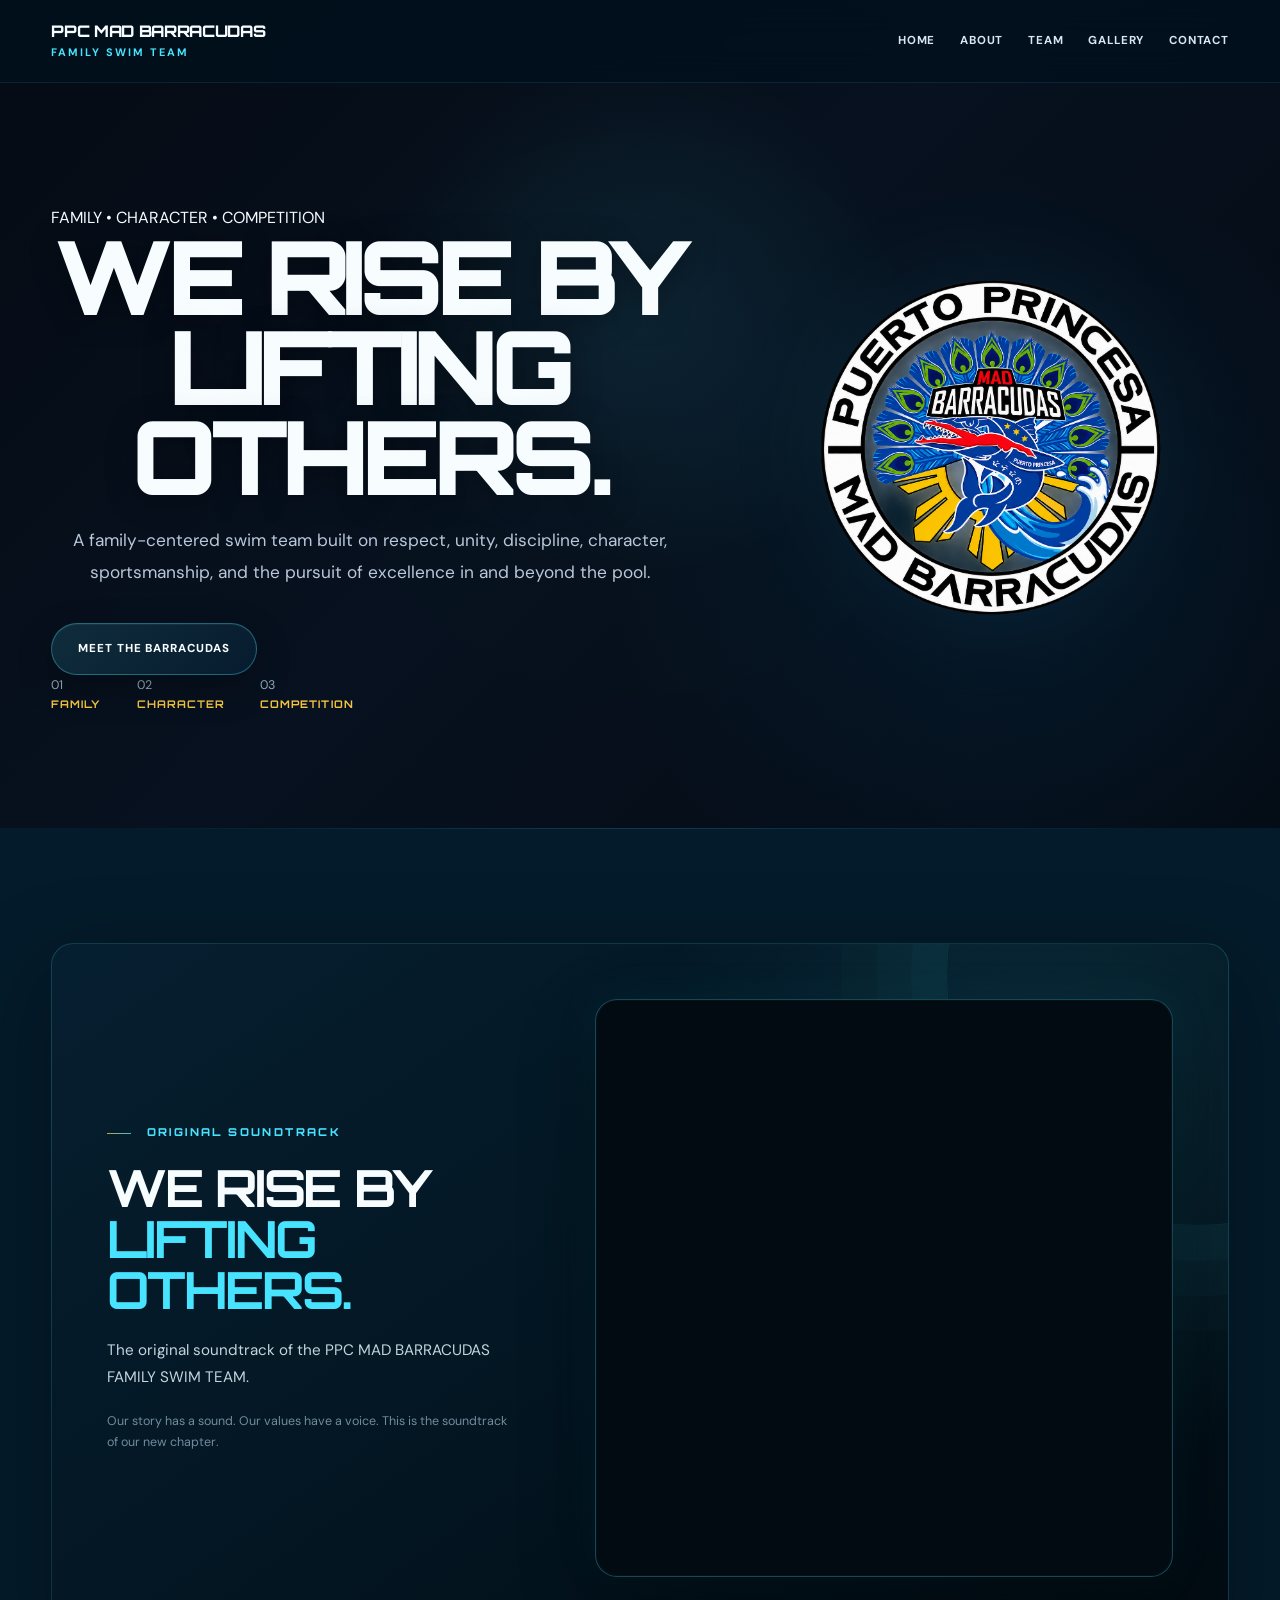
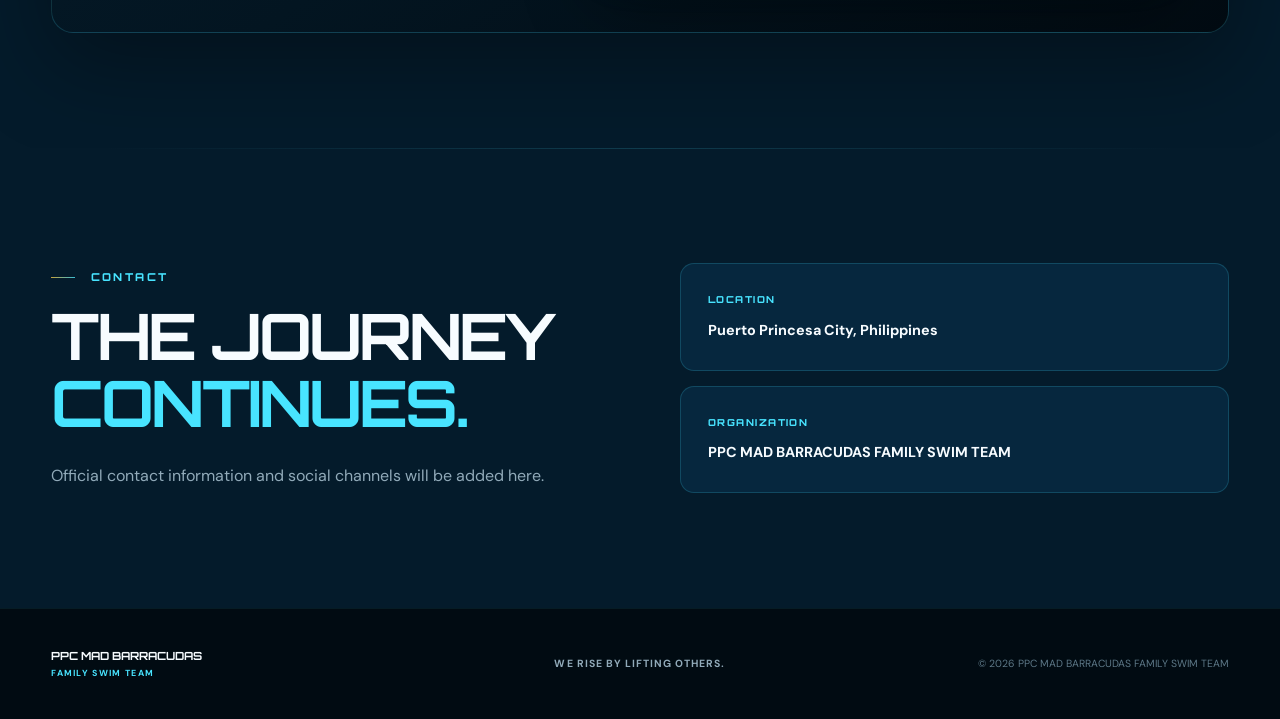
==== commit 58dc5559: "Update index.html" ====
--- a/index.html
+++ b/index.html
@@ -92,92 +92,50 @@
              HERO
         ========================== -->
 
-        <section class="hero" id="home">
-
-            <div class="hero-water"></div>
-            <div class="hero-grid"></div>
-
-            <div class="container hero-content">
-
-                <div class="hero-copy">
-
-                    <div class="hero-emblem">
-
-                        <img
-                            src="assets/official-logo-enhanced.png"
-                            alt="PPC MAD BARRACUDAS FAMILY SWIM TEAM official logo"
-                            style="
-                                width: min(450px, 80vw);
-                                height: auto;
-                                display: block;
-                                filter:
-                                    drop-shadow(0 0 25px rgba(72, 228, 255, 0.28))
-                                    drop-shadow(0 0 70px rgba(8, 127, 203, 0.18));
-                            "
-                        >
-
-                    </div>
-
-
-                    <h1>
-                        WE RISE
-                        <span>BY LIFTING OTHERS.</span>
-                    </h1>
-
-
-                    <p class="hero-description">
-                        A family-centered swim team built on respect, unity,
-                        discipline, character, sportsmanship, and the pursuit
-                        of excellence in and beyond the pool.
-                    </p>
-
-
-                    <div class="hero-actions">
-
-                        <a
-                            href="team.html"
-                            class="btn btn-primary"
-                        >
-                            Meet the Barracudas
-                        </a>
-
-                    </div>
-
-
-                    <div class="hero-meta">
-
-                        <div>
-                            <strong>FAMILY</strong>
-                            <span>
-                                One team, one community
-                            </span>
-                        </div>
-
-
-                        <div>
-                            <strong>CHARACTER</strong>
-                            <span>
-                                Built beyond the pool
-                            </span>
-                        </div>
-
-
-                        <div>
-                            <strong>COMPETITION</strong>
-                            <span>
-                                Stronger together
-                            </span>
-                        </div>
-
-                    </div>
-
-                </div>
-
+<section class="hero" id="home">
+    <div class="container hero-content">
+
+        <div class="hero-copy">
+            <div class="hero-kicker">FAMILY • CHARACTER • COMPETITION</div>
+
+            <h1>WE RISE BY<br>LIFTING OTHERS.</h1>
+
+            <p>
+                A family-centered swim team built on respect, unity, discipline,
+                character, sportsmanship, and the pursuit of excellence in and beyond the pool.
+            </p>
+
+            <a href="team.html" class="btn hero-btn">
+                Meet the Barracudas
+            </a>
+
+            <div class="hero-meta">
+                <div>
+                    <span>01</span>
+                    <strong>FAMILY</strong>
+                </div>
+
+                <div>
+                    <span>02</span>
+                    <strong>CHARACTER</strong>
+                </div>
+
+                <div>
+                    <span>03</span>
+                    <strong>COMPETITION</strong>
+                </div>
             </div>
-
-            <div class="hero-bottom-line"></div>
-
-        </section>
+        </div>
+
+        <div class="hero-emblem">
+            <img
+                src="assets/official-logo-enhanced.png"
+                alt="PPC MAD BARRACUDAS FAMILY SWIM TEAM official crest"
+            >
+        </div>
+
+    </div>
+</section>
 
 
         <!-- =========================
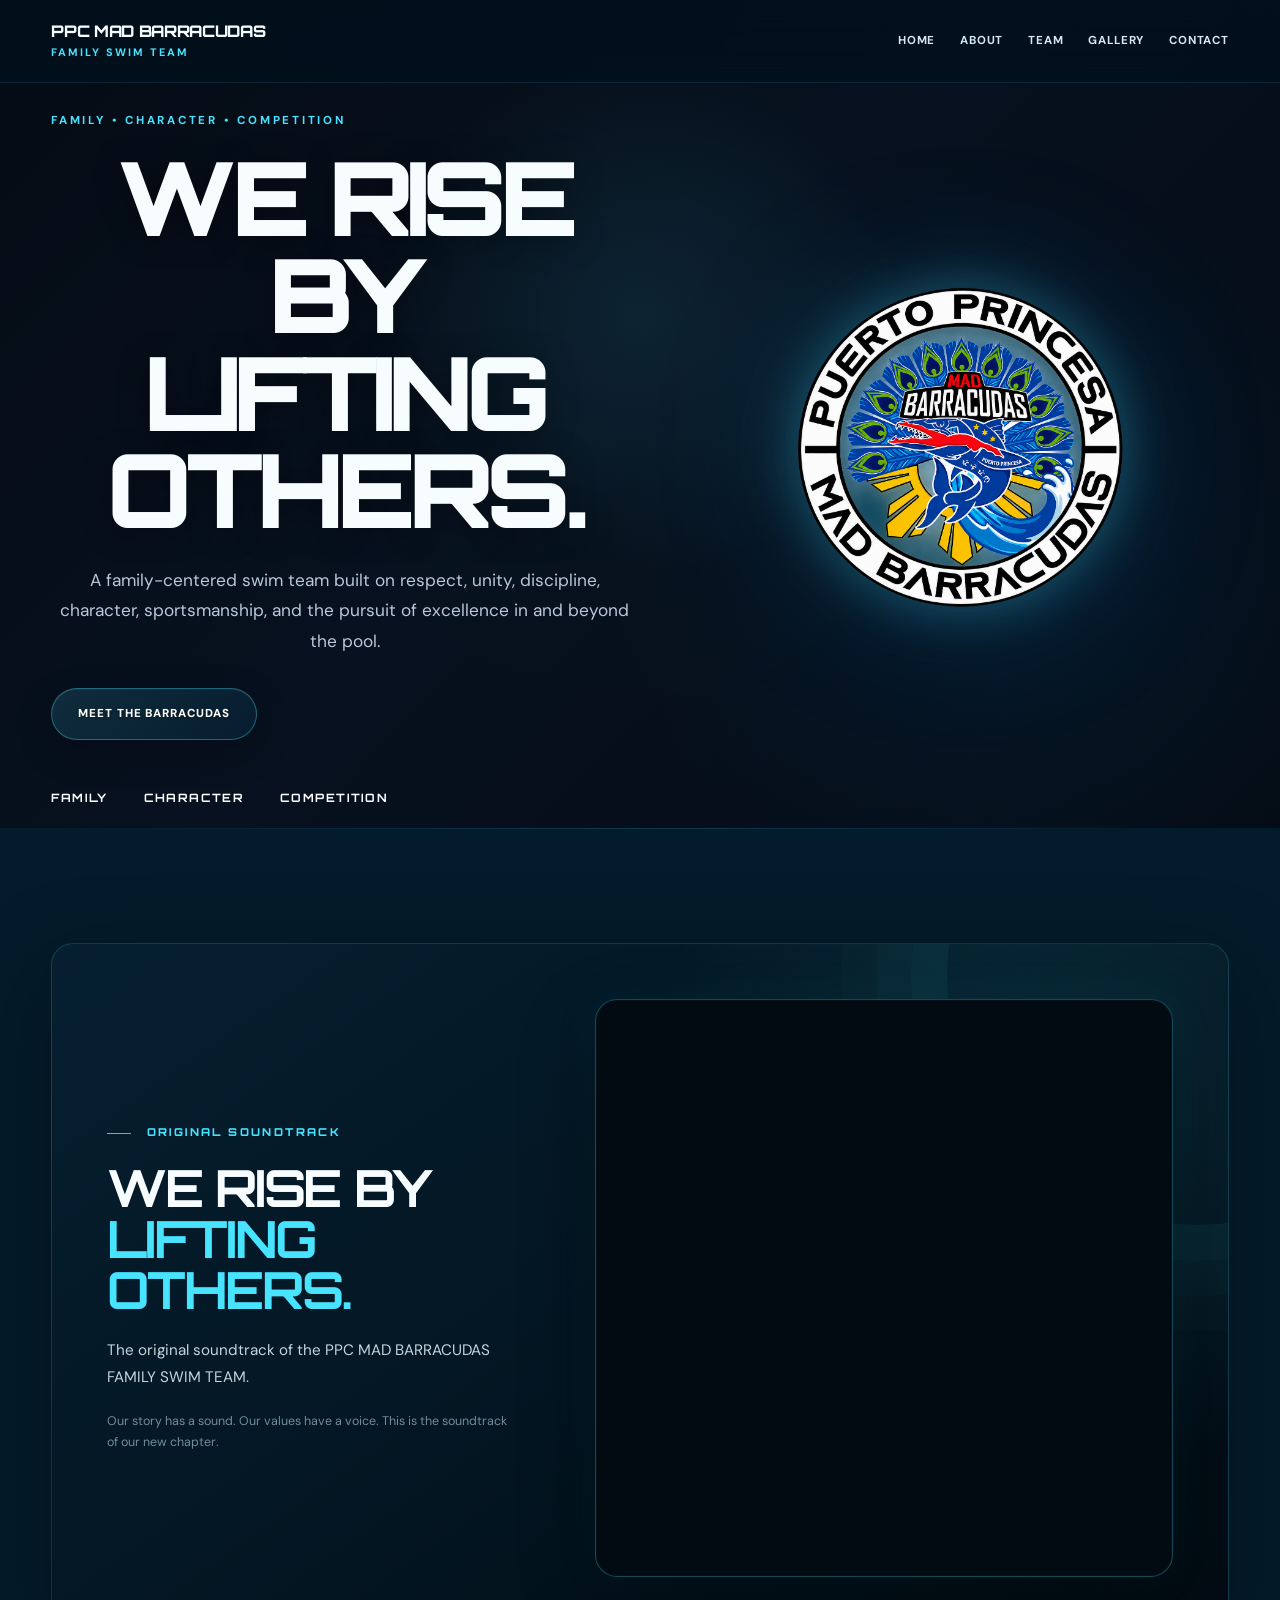
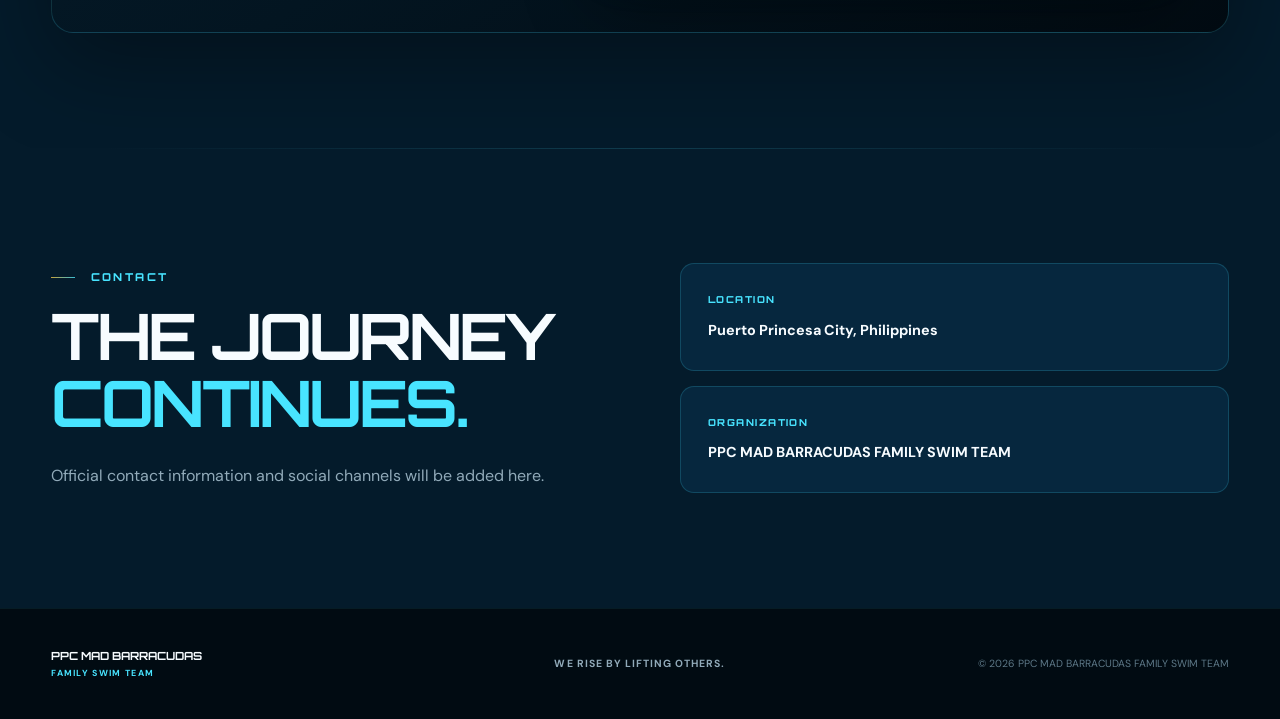
==== commit aa16f909: "Update index.html" ====
--- a/index.html
+++ b/index.html
@@ -109,22 +109,19 @@
                 Meet the Barracudas
             </a>
 
-            <div class="hero-meta">
-                <div>
-                    <span>01</span>
-                    <strong>FAMILY</strong>
-                </div>
-
-                <div>
-                    <span>02</span>
-                    <strong>CHARACTER</strong>
-                </div>
-
-                <div>
-                    <span>03</span>
-                    <strong>COMPETITION</strong>
-                </div>
-            </div>
+<div class="hero-meta">
+    <div>
+        <strong>FAMILY</strong>
+    </div>
+
+    <div>
+        <strong>CHARACTER</strong>
+    </div>
+
+    <div>
+        <strong>COMPETITION</strong>
+    </div>
+</div>
         </div>
 
         <div class="hero-emblem">
--- a/style.css
+++ b/style.css
@@ -3785,3 +3785,167 @@
         font-size: 0.90rem;
     }
 }
+/* =========================================================
+   HERO — FINAL ALIGNMENT + BUTTON VISIBILITY
+   ========================================================= */
+
+.hero-content {
+    display: grid;
+    grid-template-columns: minmax(0, 1.05fr) minmax(360px, 0.95fr);
+    align-items: center;
+    gap: 60px;
+    min-height: 680px;
+}
+
+.hero-copy {
+    position: relative;
+    z-index: 2;
+    max-width: 700px;
+}
+
+.hero-kicker {
+    margin-bottom: 18px;
+    font-size: 0.72rem;
+    font-weight: 700;
+    letter-spacing: 0.24em;
+    color: #48e4ff;
+    text-transform: uppercase;
+}
+
+.hero h1 {
+    margin: 0;
+    max-width: 700px;
+    line-height: 0.95;
+}
+
+.hero p {
+    max-width: 620px;
+    margin: 28px 0 32px;
+    line-height: 1.75;
+}
+
+.hero-btn {
+    display: inline-flex;
+    align-items: center;
+    justify-content: center;
+
+    color: #ffffff !important;
+    background: linear-gradient(135deg, #087fcb, #16bde8);
+    border: 1px solid rgba(255, 255, 255, 0.22);
+
+    font-weight: 800;
+    text-decoration: none;
+    text-shadow: 0 1px 3px rgba(0, 0, 0, 0.35);
+
+    box-shadow:
+        0 10px 30px rgba(8, 127, 203, 0.28),
+        0 0 24px rgba(72, 228, 255, 0.12);
+}
+
+.hero-btn:hover {
+    color: #ffffff !important;
+    transform: translateY(-2px);
+}
+
+.hero-emblem {
+    display: flex;
+    align-items: center;
+    justify-content: center;
+    position: relative;
+    z-index: 1;
+}
+
+.hero-emblem img {
+    display: block;
+    width: min(450px, 100%);
+    height: auto;
+    object-fit: contain;
+
+    filter:
+        drop-shadow(0 0 25px rgba(72, 228, 255, 0.28))
+        drop-shadow(0 0 70px rgba(8, 127, 203, 0.18));
+}
+
+.hero-meta {
+    display: flex;
+    gap: 36px;
+    margin-top: 48px;
+}
+
+.hero-meta div {
+    display: flex;
+    flex-direction: column;
+    gap: 5px;
+}
+
+.hero-meta span {
+    font-size: 0.65rem;
+    letter-spacing: 0.18em;
+    color: #48e4ff;
+    font-weight: 700;
+}
+
+.hero-meta strong {
+    font-size: 0.72rem;
+    letter-spacing: 0.14em;
+    color: #ffffff;
+}
+
+
+/* =========================================================
+   HERO — MOBILE
+   ========================================================= */
+
+@media (max-width: 900px) {
+    .hero-content {
+        grid-template-columns: 1fr;
+        text-align: center;
+        gap: 35px;
+        min-height: auto;
+        padding-top: 70px;
+        padding-bottom: 70px;
+    }
+
+    .hero-copy {
+        max-width: 760px;
+        margin: 0 auto;
+    }
+
+    .hero p {
+        margin-left: auto;
+        margin-right: auto;
+    }
+
+    .hero-emblem {
+        order: -1;
+    }
+
+    .hero-emblem img {
+        width: min(330px, 72vw);
+    }
+
+    .hero-meta {
+        justify-content: center;
+    }
+}
+
+
+@media (max-width: 520px) {
+    .hero-content {
+        padding-top: 50px;
+        padding-bottom: 55px;
+    }
+
+    .hero h1 {
+        line-height: 1;
+    }
+
+    .hero-meta {
+        gap: 18px;
+        flex-wrap: wrap;
+    }
+
+    .hero-emblem img {
+        width: min(280px, 78vw);
+    }
+}
